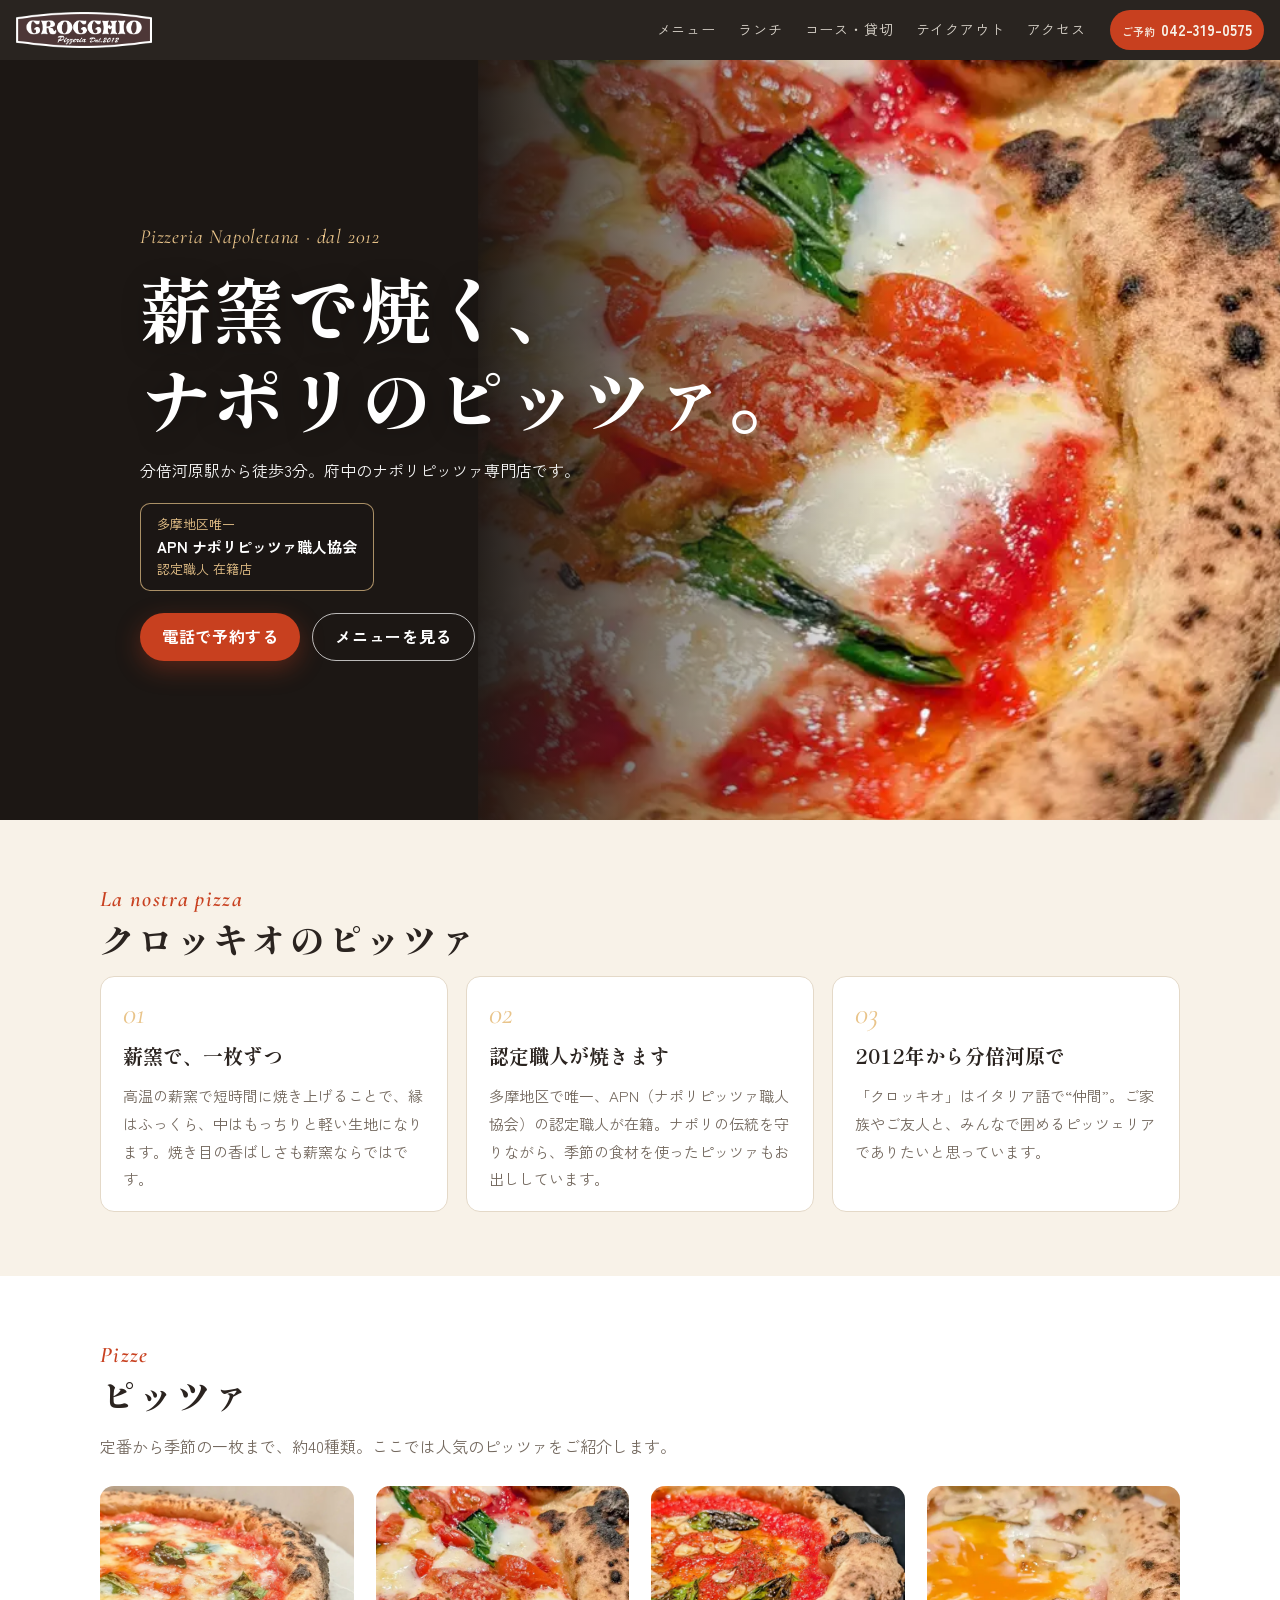
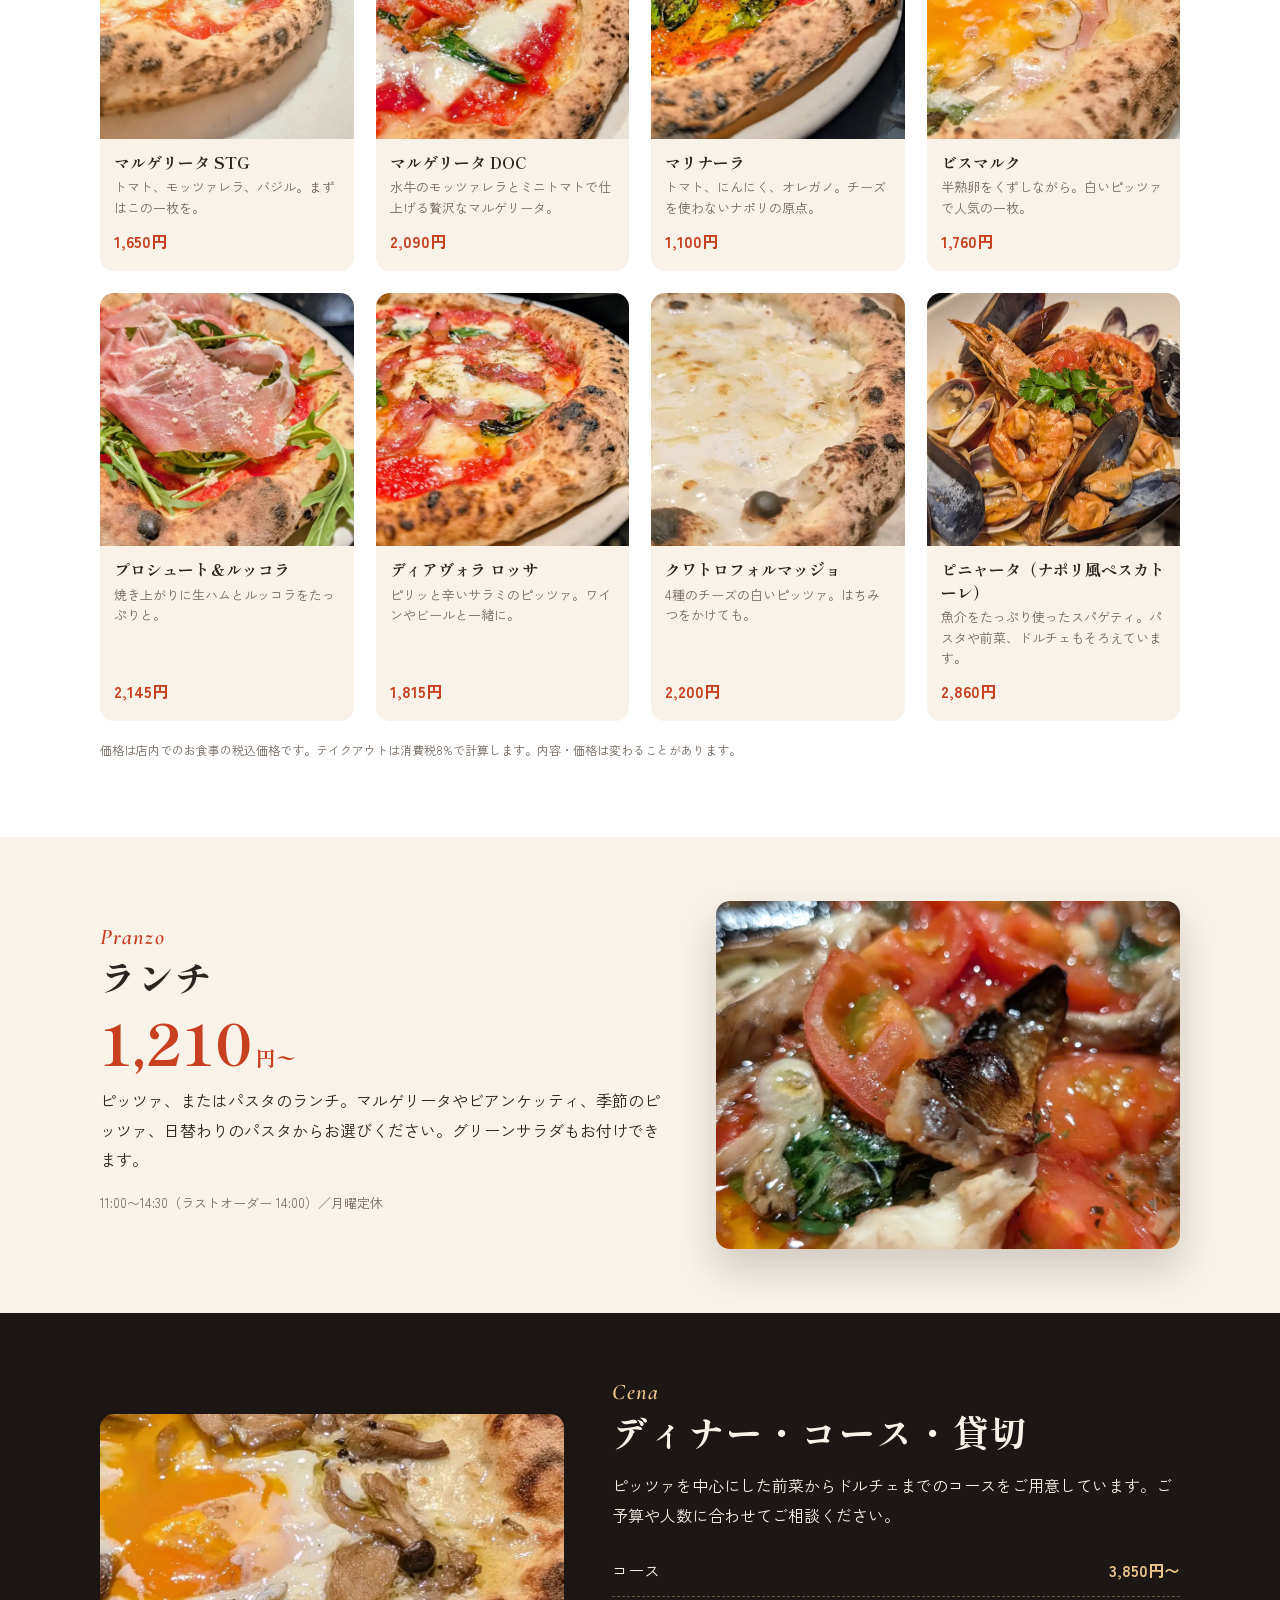
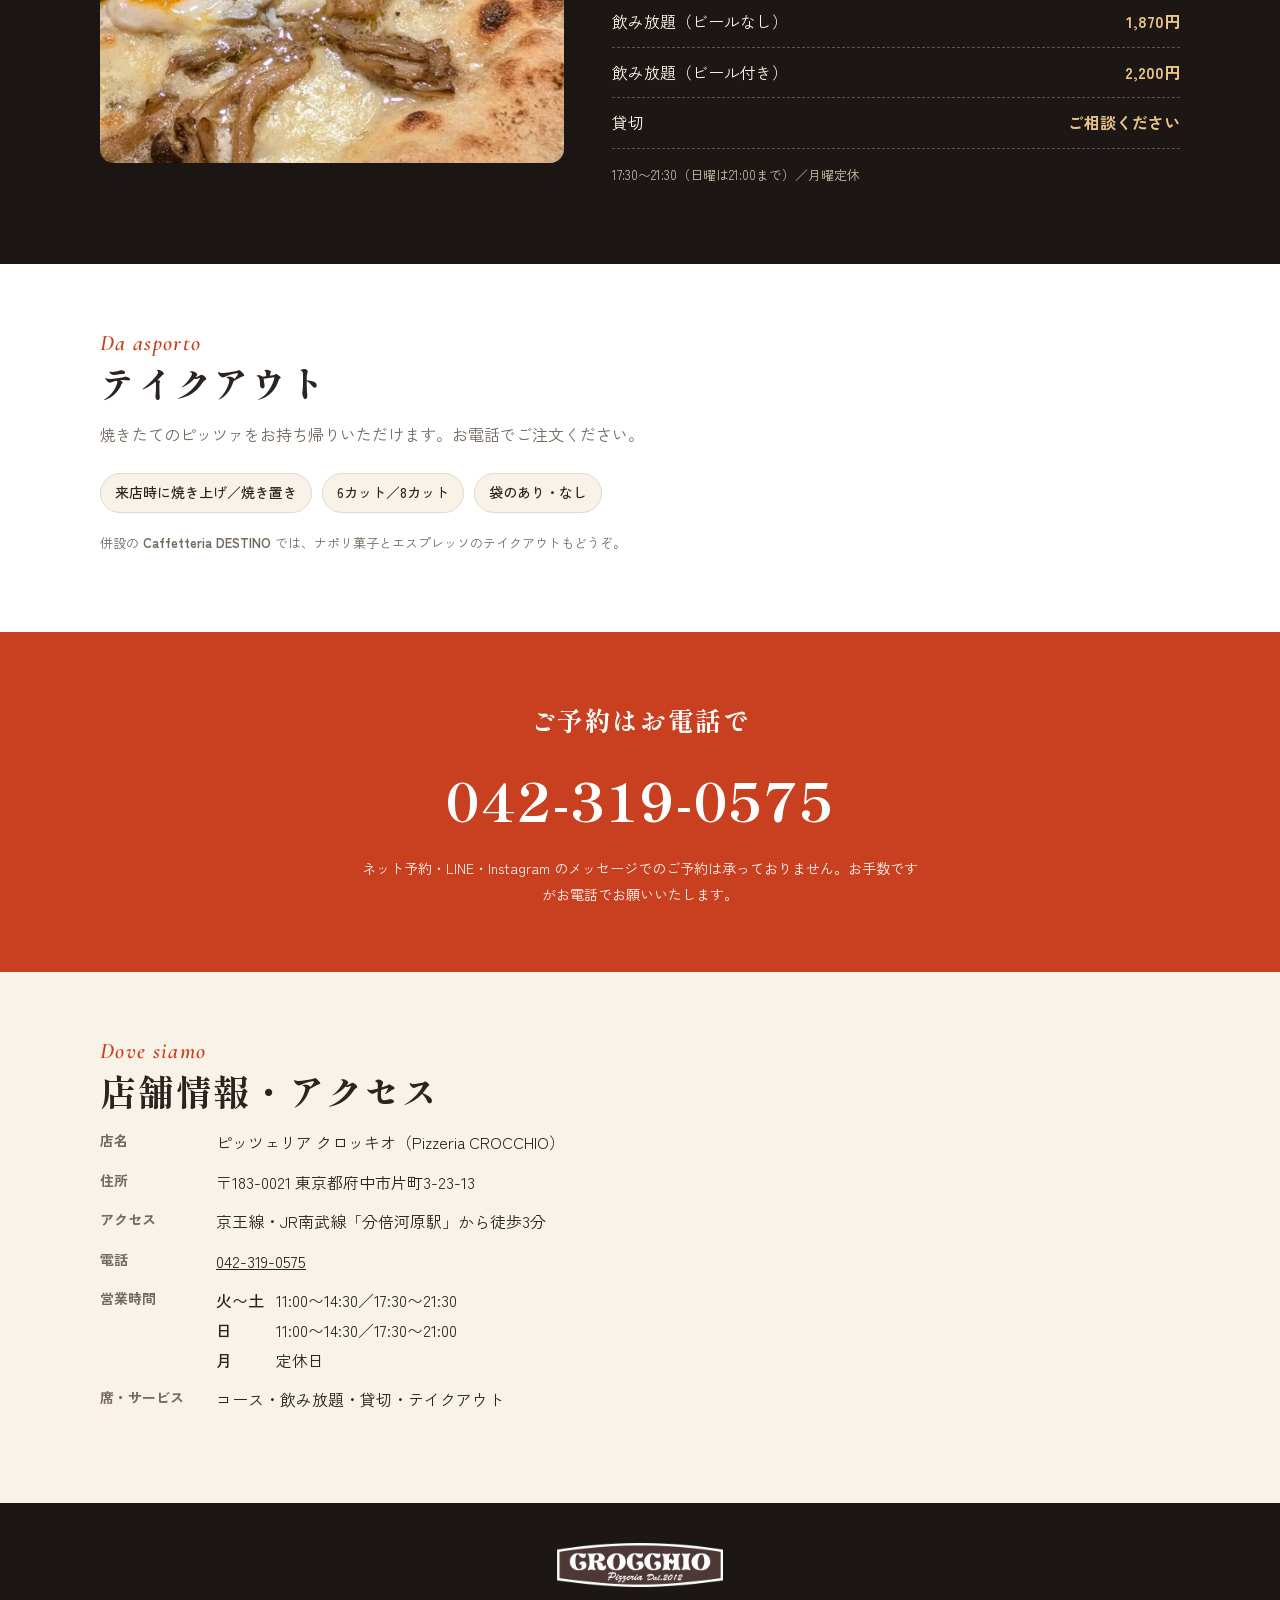
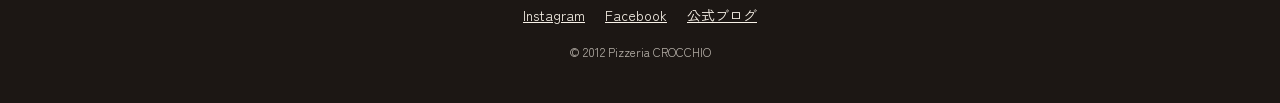
==== index.html @ d91d0ac9 "ピッツェリア クロッキオ公式サイトの下書き（1ページ・スマホ優先、メニューと写真はFUNFOから） Co-Authored-By: Claude Opus 5.5 <noreply@anthropic" ====
<!doctype html>
<html lang="ja">
<head>
<meta charset="utf-8">
<meta name="viewport" content="width=device-width, initial-scale=1">
<title>ピッツェリア クロッキオ｜分倍河原・府中の薪窯ナポリピッツァ</title>
<meta name="description" content="分倍河原駅から徒歩3分、東京都府中市の薪窯ナポリピッツァ専門店。多摩地区唯一のAPNナポリピッツァ職人協会 認定職人在籍店。ランチ、ディナーのコース・貸切、テイクアウトも。ご予約はお電話で。">
<link rel="canonical" href="https://crocchio.jp/">
<meta property="og:type" content="restaurant">
<meta property="og:title" content="ピッツェリア クロッキオ｜分倍河原・府中の薪窯ナポリピッツァ">
<meta property="og:description" content="分倍河原駅から徒歩3分。薪窯で焼き上げるナポリピッツァの専門店です。">
<meta property="og:image" content="images/margherita-doc.webp">
<meta property="og:locale" content="ja_JP">
<meta name="theme-color" content="#1c1714">
<link rel="icon" href="images/icon-192.png">
<link rel="apple-touch-icon" href="images/apple-touch-icon.png">
<link rel="preconnect" href="https://fonts.googleapis.com">
<link rel="preconnect" href="https://fonts.gstatic.com" crossorigin>
<link href="https://fonts.googleapis.com/css2?family=Shippori+Mincho:wght@500;700;800&family=Zen+Kaku+Gothic+New:wght@400;500;700&family=Cormorant+Garamond:ital,wght@1,500;1,600&display=swap" rel="stylesheet">
<link rel="stylesheet" href="style.css">
<script type="application/ld+json">
{
  "@context": "https://schema.org",
  "@type": "Restaurant",
  "name": "ピッツェリア クロッキオ（Pizzeria CROCCHIO）",
  "alternateName": "Pizzeria CROCCHIO",
  "url": "https://crocchio.jp/",
  "image": "https://crocchio.jp/images/margherita-doc.webp",
  "telephone": "+81-42-319-0575",
  "servesCuisine": ["ナポリピッツァ", "イタリア料理"],
  "priceRange": "￥1,000～￥4,000",
  "foundingDate": "2012-06-01",
  "address": {
    "@type": "PostalAddress",
    "postalCode": "183-0021",
    "addressRegion": "東京都",
    "addressLocality": "府中市",
    "streetAddress": "片町3-23-13",
    "addressCountry": "JP"
  },
  "openingHoursSpecification": [
    {"@type": "OpeningHoursSpecification", "dayOfWeek": ["Tuesday","Wednesday","Thursday","Friday","Saturday"], "opens": "11:00", "closes": "14:30"},
    {"@type": "OpeningHoursSpecification", "dayOfWeek": ["Tuesday","Wednesday","Thursday","Friday","Saturday"], "opens": "17:30", "closes": "21:30"},
    {"@type": "OpeningHoursSpecification", "dayOfWeek": "Sunday", "opens": "11:00", "closes": "14:30"},
    {"@type": "OpeningHoursSpecification", "dayOfWeek": "Sunday", "opens": "17:30", "closes": "21:00"}
  ],
  "acceptsReservations": "True",
  "hasMenu": "https://crocchio.jp/#menu",
  "sameAs": [
    "https://www.instagram.com/pizzeria.crocchio/",
    "https://www.facebook.com/pizzeria.crocchio/",
    "https://ameblo.jp/pizzaiolo-kei/"
  ]
}
</script>
</head>
<body>

<header class="site-header">
  <a href="#top" class="brand" aria-label="ピッツェリア クロッキオ トップへ">
    <img src="images/logo.png" alt="Pizzeria CROCCHIO" width="834" height="220">
  </a>
  <nav class="nav" aria-label="ページ内のご案内">
    <a href="#menu">メニュー</a>
    <a href="#lunch">ランチ</a>
    <a href="#dinner">コース・貸切</a>
    <a href="#takeout">テイクアウト</a>
    <a href="#access">アクセス</a>
  </nav>
  <a class="header-tel" href="tel:0423190575">
    <span class="header-tel-label">ご予約</span>042-319-0575
  </a>
</header>

<main id="top">

  <!-- ファーストビュー -->
  <section class="hero">
    <img class="hero-img" src="images/margherita-doc.webp" alt="薪窯で焼き上げたマルゲリータ" width="638" height="752">
    <div class="hero-shade" aria-hidden="true"></div>
    <div class="hero-copy">
      <p class="hero-kicker">Pizzeria Napoletana · dal 2012</p>
      <h1>薪窯で焼く、<br>ナポリのピッツァ。</h1>
      <p class="hero-lead">分倍河原駅から徒歩3分。<br class="sp">府中のナポリピッツァ専門店です。</p>
      <p class="badge">多摩地区唯一<br><strong>APN ナポリピッツァ職人協会</strong><br>認定職人 在籍店</p>
      <div class="hero-actions">
        <a class="btn btn-primary" href="tel:0423190575">電話で予約する</a>
        <a class="btn btn-ghost" href="#menu">メニューを見る</a>
      </div>
    </div>
  </section>

  <!-- お店のこと -->
  <section class="about">
    <div class="wrap">
      <h2 class="section-title"><span class="it">La nostra pizza</span>クロッキオのピッツァ</h2>
      <div class="points">
        <article class="point">
          <span class="point-no">01</span>
          <h3>薪窯で、一枚ずつ</h3>
          <p>高温の薪窯で短時間に焼き上げることで、縁はふっくら、中はもっちりと軽い生地になります。焼き目の香ばしさも薪窯ならではです。</p>
        </article>
        <article class="point">
          <span class="point-no">02</span>
          <h3>認定職人が焼きます</h3>
          <p>多摩地区で唯一、APN（ナポリピッツァ職人協会）の認定職人が在籍。ナポリの伝統を守りながら、季節の食材を使ったピッツァもお出ししています。</p>
        </article>
        <article class="point">
          <span class="point-no">03</span>
          <h3>2012年から分倍河原で</h3>
          <p>「クロッキオ」はイタリア語で“仲間”。ご家族やご友人と、みんなで囲めるピッツェリアでありたいと思っています。</p>
        </article>
      </div>
    </div>
  </section>

  <!-- メニュー -->
  <section class="menu" id="menu">
    <div class="wrap">
      <h2 class="section-title"><span class="it">Pizze</span>ピッツァ</h2>
      <p class="section-lead">定番から季節の一枚まで、約40種類。ここでは人気のピッツァをご紹介します。</p>
      <ul class="dishes">
        <li class="dish">
          <img src="images/margherita-stg.webp" alt="マルゲリータ STG" loading="lazy" width="1220" height="1342">
          <div class="dish-body"><h3>マルゲリータ STG</h3><p>トマト、モッツァレラ、バジル。まずはこの一枚を。</p><span class="price">1,650円</span></div>
        </li>
        <li class="dish">
          <img src="images/margherita-doc.webp" alt="マルゲリータ DOC" loading="lazy" width="638" height="752">
          <div class="dish-body"><h3>マルゲリータ DOC</h3><p>水牛のモッツァレラとミニトマトで仕上げる贅沢なマルゲリータ。</p><span class="price">2,090円</span></div>
        </li>
        <li class="dish">
          <img src="images/marinara.webp" alt="マリナーラ" loading="lazy" width="1195" height="1370">
          <div class="dish-body"><h3>マリナーラ</h3><p>トマト、にんにく、オレガノ。チーズを使わないナポリの原点。</p><span class="price">1,100円</span></div>
        </li>
        <li class="dish">
          <img src="images/bismarck.webp" alt="ビスマルク" loading="lazy" width="640" height="752">
          <div class="dish-body"><h3>ビスマルク</h3><p>半熟卵をくずしながら。白いピッツァで人気の一枚。</p><span class="price">1,760円</span></div>
        </li>
        <li class="dish">
          <img src="images/prosciutto-rucola.webp" alt="プロシュート＆ルッコラ" loading="lazy" width="1157" height="1414">
          <div class="dish-body"><h3>プロシュート＆ルッコラ</h3><p>焼き上がりに生ハムとルッコラをたっぷりと。</p><span class="price">2,145円</span></div>
        </li>
        <li class="dish">
          <img src="images/diavola-rossa.webp" alt="ディアヴォラ ロッサ" loading="lazy" width="636" height="708">
          <div class="dish-body"><h3>ディアヴォラ ロッサ</h3><p>ピリッと辛いサラミのピッツァ。ワインやビールと一緒に。</p><span class="price">1,815円</span></div>
        </li>
        <li class="dish">
          <img src="images/quattro-formaggi.webp" alt="クワトロフォルマッジョ" loading="lazy" width="640" height="752">
          <div class="dish-body"><h3>クワトロフォルマッジョ</h3><p>4種のチーズの白いピッツァ。はちみつをかけても。</p><span class="price">2,200円</span></div>
        </li>
        <li class="dish">
          <img src="images/pignata.webp" alt="スパゲティ アラ ピニャータ" loading="lazy" width="1010" height="1162">
          <div class="dish-body"><h3>ピニャータ（ナポリ風ペスカトーレ）</h3><p>魚介をたっぷり使ったスパゲティ。パスタや前菜、ドルチェもそろえています。</p><span class="price">2,860円</span></div>
        </li>
      </ul>
      <p class="note">価格は店内でのお食事の税込価格です。テイクアウトは消費税8%で計算します。内容・価格は変わることがあります。</p>
    </div>
  </section>

  <!-- ランチ -->
  <section class="band band-light" id="lunch">
    <div class="wrap band-grid">
      <div>
        <h2 class="section-title"><span class="it">Pranzo</span>ランチ</h2>
        <p class="big-price">1,210<span>円〜</span></p>
        <p>ピッツァ、またはパスタのランチ。マルゲリータやビアンケッティ、季節のピッツァ、日替わりのパスタからお選びください。グリーンサラダもお付けできます。</p>
        <p class="small">11:00〜14:30（ラストオーダー 14:00）／月曜定休</p>
      </div>
      <img class="band-img" src="images/marinara-sardine.webp" alt="季節のピッツァ" loading="lazy" width="1042" height="1164">
    </div>
  </section>

  <!-- ディナー・コース・貸切 -->
  <section class="band band-dark" id="dinner">
    <div class="wrap band-grid reverse">
      <img class="band-img" src="images/bismarck-funghi.webp" alt="ビスマルク フンギ" loading="lazy" width="1056" height="1550">
      <div>
        <h2 class="section-title"><span class="it">Cena</span>ディナー・コース・貸切</h2>
        <p>ピッツァを中心にした前菜からドルチェまでのコースをご用意しています。ご予算や人数に合わせてご相談ください。</p>
        <ul class="list">
          <li><span>コース</span><strong>3,850円〜</strong></li>
          <li><span>飲み放題（ビールなし）</span><strong>1,870円</strong></li>
          <li><span>飲み放題（ビール付き）</span><strong>2,200円</strong></li>
          <li><span>貸切</span><strong>ご相談ください</strong></li>
        </ul>
        <p class="small">17:30〜21:30（日曜は21:00まで）／月曜定休</p>
      </div>
    </div>
  </section>

  <!-- テイクアウト -->
  <section class="takeout" id="takeout">
    <div class="wrap">
      <h2 class="section-title"><span class="it">Da asporto</span>テイクアウト</h2>
      <p class="section-lead">焼きたてのピッツァをお持ち帰りいただけます。お電話でご注文ください。</p>
      <div class="chips">
        <span class="chip">来店時に焼き上げ／焼き置き</span>
        <span class="chip">6カット／8カット</span>
        <span class="chip">袋のあり・なし</span>
      </div>
      <p class="small">併設の <strong>Caffetteria DESTINO</strong> では、ナポリ菓子とエスプレッソのテイクアウトもどうぞ。</p>
    </div>
  </section>

  <!-- ご予約 -->
  <section class="reserve">
    <div class="wrap reserve-box">
      <h2>ご予約はお電話で</h2>
      <a class="reserve-tel" href="tel:0423190575">042-319-0575</a>
      <p>ネット予約・LINE・Instagram のメッセージでのご予約は承っておりません。お手数ですがお電話でお願いいたします。</p>
    </div>
  </section>

  <!-- アクセス -->
  <section class="access" id="access">
    <div class="wrap access-grid">
      <div>
        <h2 class="section-title"><span class="it">Dove siamo</span>店舗情報・アクセス</h2>
        <dl class="info">
          <dt>店名</dt><dd>ピッツェリア クロッキオ（Pizzeria CROCCHIO）</dd>
          <dt>住所</dt><dd>〒183-0021 東京都府中市片町3-23-13</dd>
          <dt>アクセス</dt><dd>京王線・JR南武線「分倍河原駅」から徒歩3分</dd>
          <dt>電話</dt><dd><a href="tel:0423190575">042-319-0575</a></dd>
          <dt>営業時間</dt>
          <dd>
            <table class="hours">
              <tr><th>火〜土</th><td>11:00〜14:30／17:30〜21:30</td></tr>
              <tr><th>日</th><td>11:00〜14:30／17:30〜21:00</td></tr>
              <tr><th>月</th><td>定休日</td></tr>
            </table>
          </dd>
          <dt>席・サービス</dt><dd>コース・飲み放題・貸切・テイクアウト</dd>
        </dl>
      </div>
      <div class="map">
        <iframe title="ピッツェリア クロッキオの地図" src="https://www.google.com/maps?q=%E3%83%94%E3%83%83%E3%83%84%E3%82%A7%E3%83%AA%E3%82%A2%E3%82%AF%E3%83%AD%E3%83%83%E3%82%AD%E3%82%AA+%E6%9D%B1%E4%BA%AC%E9%83%BD%E5%BA%9C%E4%B8%AD%E5%B8%82%E7%89%87%E7%94%BA3-23-13&output=embed" loading="lazy" referrerpolicy="no-referrer-when-downgrade"></iframe>
      </div>
    </div>
  </section>

</main>

<footer class="site-footer">
  <img src="images/logo.png" alt="Pizzeria CROCCHIO" width="834" height="220" loading="lazy">
  <ul class="social">
    <li><a href="https://www.instagram.com/pizzeria.crocchio/" rel="noopener">Instagram</a></li>
    <li><a href="https://www.facebook.com/pizzeria.crocchio/" rel="noopener">Facebook</a></li>
    <li><a href="https://ameblo.jp/pizzaiolo-kei/" rel="noopener">公式ブログ</a></li>
  </ul>
  <p>© 2012 Pizzeria CROCCHIO</p>
</footer>

<a class="float-tel" href="tel:0423190575" aria-label="電話で予約する">📞 電話で予約</a>

</body>
</html>
---- style.css ----
/* ピッツェリア クロッキオ 公式サイト。スマホ優先。色は薪窯の炭・トマト・生地の色から */
:root {
  --char: #1c1714;      /* 炭 */
  --char-2: #2a221d;
  --ember: #c8401f;     /* トマト・炎 */
  --ember-dark: #a3321a;
  --crust: #e9c48a;     /* 焼き色 */
  --dough: #f8f2e8;     /* 生地 */
  --ink: #2b2420;
  --muted: #74695f;
  --line: #e4d9c8;
  --basil: #4c6b3c;
  --radius: 14px;
  --serif: "Shippori Mincho", "Yu Mincho", serif;
  --sans: "Zen Kaku Gothic New", "Yu Gothic", "Hiragino Sans", sans-serif;
  --it: "Cormorant Garamond", serif;
}
* { box-sizing: border-box; }
html { scroll-behavior: smooth; scroll-padding-top: 72px; }
body { margin: 0; font-family: var(--sans); color: var(--ink); background: var(--dough); line-height: 1.85; font-size: 16px; -webkit-text-size-adjust: 100%; }
img { max-width: 100%; display: block; }
a { color: inherit; }
.wrap { width: min(1080px, 100% - 32px); margin-inline: auto; }
.sp { display: inline; }
@media (min-width: 720px) { .sp { display: none; } }

/* ヘッダー */
.site-header { position: sticky; top: 0; z-index: 50; display: flex; align-items: center; gap: 16px; padding: 10px 16px; background: rgba(28, 23, 20, .94); backdrop-filter: blur(6px); color: var(--dough); }
.brand img { height: 36px; width: auto; }
.nav { display: none; gap: 22px; margin-left: auto; font-size: 14px; letter-spacing: .06em; }
.nav a { text-decoration: none; opacity: .85; }
.nav a:hover { opacity: 1; color: var(--crust); }
.header-tel { margin-left: auto; text-decoration: none; font-weight: 700; font-size: 15px; background: var(--ember); padding: 6px 12px; border-radius: 999px; white-space: nowrap; }
.header-tel-label { font-size: 11px; margin-right: 6px; opacity: .9; }
/* 幅の狭いスマホでは番号を省き「ご予約」だけにする（画面下の電話ボタンもある） */
@media (max-width: 419px) { .header-tel { font-size: 0; padding: 6px 14px; } .header-tel-label { font-size: 13px; margin: 0; } }
@media (min-width: 900px) { .nav { display: flex; } .header-tel { margin-left: 8px; } }

/* ファーストビュー */
.hero { position: relative; min-height: min(92svh, 760px); display: grid; align-items: end; overflow: hidden; background: var(--char); color: #fff; }
.hero-img { position: absolute; inset: 0; width: 100%; height: 100%; object-fit: cover; object-position: center 40%; transform: scale(1.02); }
.hero-shade { position: absolute; inset: 0; background: linear-gradient(180deg, rgba(20, 15, 12, .15) 0%, rgba(20, 15, 12, .45) 45%, rgba(20, 15, 12, .92) 100%); }
.hero-copy { position: relative; padding: 0 20px 40px; width: min(1080px, 100%); margin-inline: auto; }
.hero-kicker { font-family: var(--it); font-style: italic; font-size: 20px; color: var(--crust); margin: 0 0 6px; letter-spacing: .04em; }
.hero h1 { font-family: var(--serif); font-weight: 800; font-size: clamp(30px, 8vw, 72px); line-height: 1.25; margin: 0 0 14px; letter-spacing: .02em; text-shadow: 0 4px 24px rgba(0,0,0,.35); }
.hero-lead { margin: 0 0 18px; font-size: 16px; opacity: .95; }
.badge { display: inline-block; margin: 0 0 22px; padding: 10px 16px; border: 1px solid rgba(233, 196, 138, .7); border-radius: 10px; font-size: 13px; line-height: 1.6; color: var(--crust); background: rgba(28, 23, 20, .55); }
.badge strong { color: #fff; font-size: 15px; }
.hero-actions { display: flex; flex-wrap: wrap; gap: 12px; }
.btn { display: inline-flex; align-items: center; justify-content: center; min-height: 48px; padding: 0 22px; border-radius: 999px; text-decoration: none; font-weight: 700; letter-spacing: .04em; }
.btn-primary { background: var(--ember); color: #fff; box-shadow: 0 8px 24px rgba(200, 64, 31, .35); }
.btn-primary:hover { background: var(--ember-dark); }
.btn-ghost { border: 1.5px solid rgba(255,255,255,.7); color: #fff; }
@media (min-width: 900px) {
  .hero { align-items: center; }
  .hero-copy { padding: 0 40px; }
  .hero-img { left: 38%; width: 62%; }
  .hero-shade { background: linear-gradient(90deg, rgba(28, 23, 20, 1) 36%, rgba(28, 23, 20, .55) 50%, rgba(28, 23, 20, 0) 70%); }
}

/* 見出し */
.section-title { font-family: var(--serif); font-weight: 800; font-size: clamp(26px, 5vw, 36px); margin: 0 0 14px; line-height: 1.3; letter-spacing: .05em; }
.section-title .it { display: block; font-family: var(--it); font-style: italic; font-weight: 600; color: var(--ember); font-size: .62em; letter-spacing: .06em; margin-bottom: 2px; }
.section-lead { color: var(--muted); margin: 0 0 24px; }
section { padding: 64px 0; }

/* お店のこと */
.points { display: grid; gap: 18px; margin-top: 10px; }
@media (min-width: 820px) { .points { grid-template-columns: repeat(3, 1fr); } }
.point { background: #fff; border: 1px solid var(--line); border-radius: var(--radius); padding: 22px 22px 18px; }
.point-no { font-family: var(--it); font-style: italic; font-size: 30px; color: var(--crust); line-height: 1; }
.point h3 { font-family: var(--serif); font-size: 20px; margin: 6px 0 8px; }
.point p { margin: 0; color: var(--muted); font-size: 15px; }

/* メニュー */
.menu { background: #fff; }
.dishes { list-style: none; margin: 0; padding: 0; display: grid; gap: 18px; grid-template-columns: repeat(2, 1fr); }
@media (min-width: 820px) { .dishes { grid-template-columns: repeat(4, 1fr); gap: 22px; } }
.dish { background: var(--dough); border-radius: var(--radius); overflow: hidden; display: flex; flex-direction: column; }
.dish img { aspect-ratio: 1 / 1; object-fit: cover; width: 100%; height: auto; transition: transform .5s ease; }
.dish:hover img { transform: scale(1.04); }
.dish-body { padding: 12px 14px 14px; display: flex; flex-direction: column; flex: 1; }
.dish h3 { font-family: var(--serif); font-size: 16px; margin: 0 0 4px; line-height: 1.4; }
.dish p { margin: 0 0 8px; font-size: 13px; color: var(--muted); line-height: 1.6; flex: 1; }
.price { font-weight: 700; color: var(--ember); }
.note { font-size: 12px; color: var(--muted); margin-top: 18px; }

/* ランチ・ディナー */
.band-grid { display: grid; gap: 28px; align-items: center; }
@media (min-width: 820px) { .band-grid { grid-template-columns: 1.1fr .9fr; gap: 48px; } .band-grid.reverse { grid-template-columns: .9fr 1.1fr; } }
.band-img { border-radius: var(--radius); aspect-ratio: 4 / 3; object-fit: cover; width: 100%; height: auto; box-shadow: 0 20px 40px rgba(28, 23, 20, .18); }
.band-light { background: var(--dough); }
.band-dark { background: var(--char); color: var(--dough); }
.band-dark .section-title .it { color: var(--crust); }
.big-price { font-family: var(--serif); font-weight: 800; font-size: 56px; color: var(--ember); margin: 0 0 6px; line-height: 1; }
.big-price span { font-size: 20px; margin-left: 4px; }
.small { font-size: 13px; color: var(--muted); }
.band-dark .small { color: #c9bba8; }
.list { list-style: none; padding: 0; margin: 14px 0; }
.list li { display: flex; justify-content: space-between; gap: 12px; padding: 10px 0; border-bottom: 1px dashed rgba(233, 196, 138, .35); }
.list strong { color: var(--crust); white-space: nowrap; }

/* テイクアウト */
.takeout { background: #fff; }
.chips { display: flex; flex-wrap: wrap; gap: 10px; margin-bottom: 18px; }
.chip { background: var(--dough); border: 1px solid var(--line); border-radius: 999px; padding: 6px 14px; font-size: 14px; font-weight: 500; }

/* ご予約 */
.reserve { background: var(--ember); color: #fff; text-align: center; }
.reserve h2 { font-family: var(--serif); font-size: 26px; margin: 0 0 8px; letter-spacing: .06em; }
.reserve-tel { display: inline-block; font-family: var(--serif); font-weight: 800; font-size: clamp(34px, 9vw, 52px); text-decoration: none; letter-spacing: .04em; margin-bottom: 8px; }
.reserve p { max-width: 560px; margin: 0 auto; font-size: 14px; opacity: .95; }

/* アクセス */
.access-grid { display: grid; gap: 28px; }
@media (min-width: 820px) { .access-grid { grid-template-columns: 1fr 1fr; } }
.info { display: grid; grid-template-columns: 6.5em 1fr; gap: 10px 12px; margin: 0; }
.info dt { font-weight: 700; color: var(--muted); font-size: 14px; }
.info dd { margin: 0; }
.hours { border-collapse: collapse; }
.hours th { text-align: left; font-weight: 500; padding: 0 12px 0 0; white-space: nowrap; }
.hours td { padding: 0; }
.map iframe { width: 100%; aspect-ratio: 4 / 3; border: 0; border-radius: var(--radius); }

/* フッター */
.site-footer { background: var(--char); color: var(--dough); text-align: center; padding: 40px 16px 96px; }
.site-footer img { height: 44px; width: auto; margin: 0 auto 16px; }
.social { list-style: none; padding: 0; margin: 0 0 12px; display: flex; justify-content: center; gap: 20px; font-size: 14px; }
.site-footer p { font-size: 12px; opacity: .7; margin: 0; }

/* スマホの電話ボタン（画面下に固定） */
.float-tel { position: fixed; left: 16px; right: 16px; bottom: 14px; z-index: 60; display: flex; justify-content: center; align-items: center; min-height: 52px; border-radius: 999px; background: var(--ember); color: #fff; font-weight: 700; text-decoration: none; box-shadow: 0 10px 28px rgba(0,0,0,.3); }
@media (min-width: 900px) { .float-tel { display: none; } .site-footer { padding-bottom: 40px; } }

@media (prefers-reduced-motion: reduce) { html { scroll-behavior: auto; } .dish img { transition: none; } }
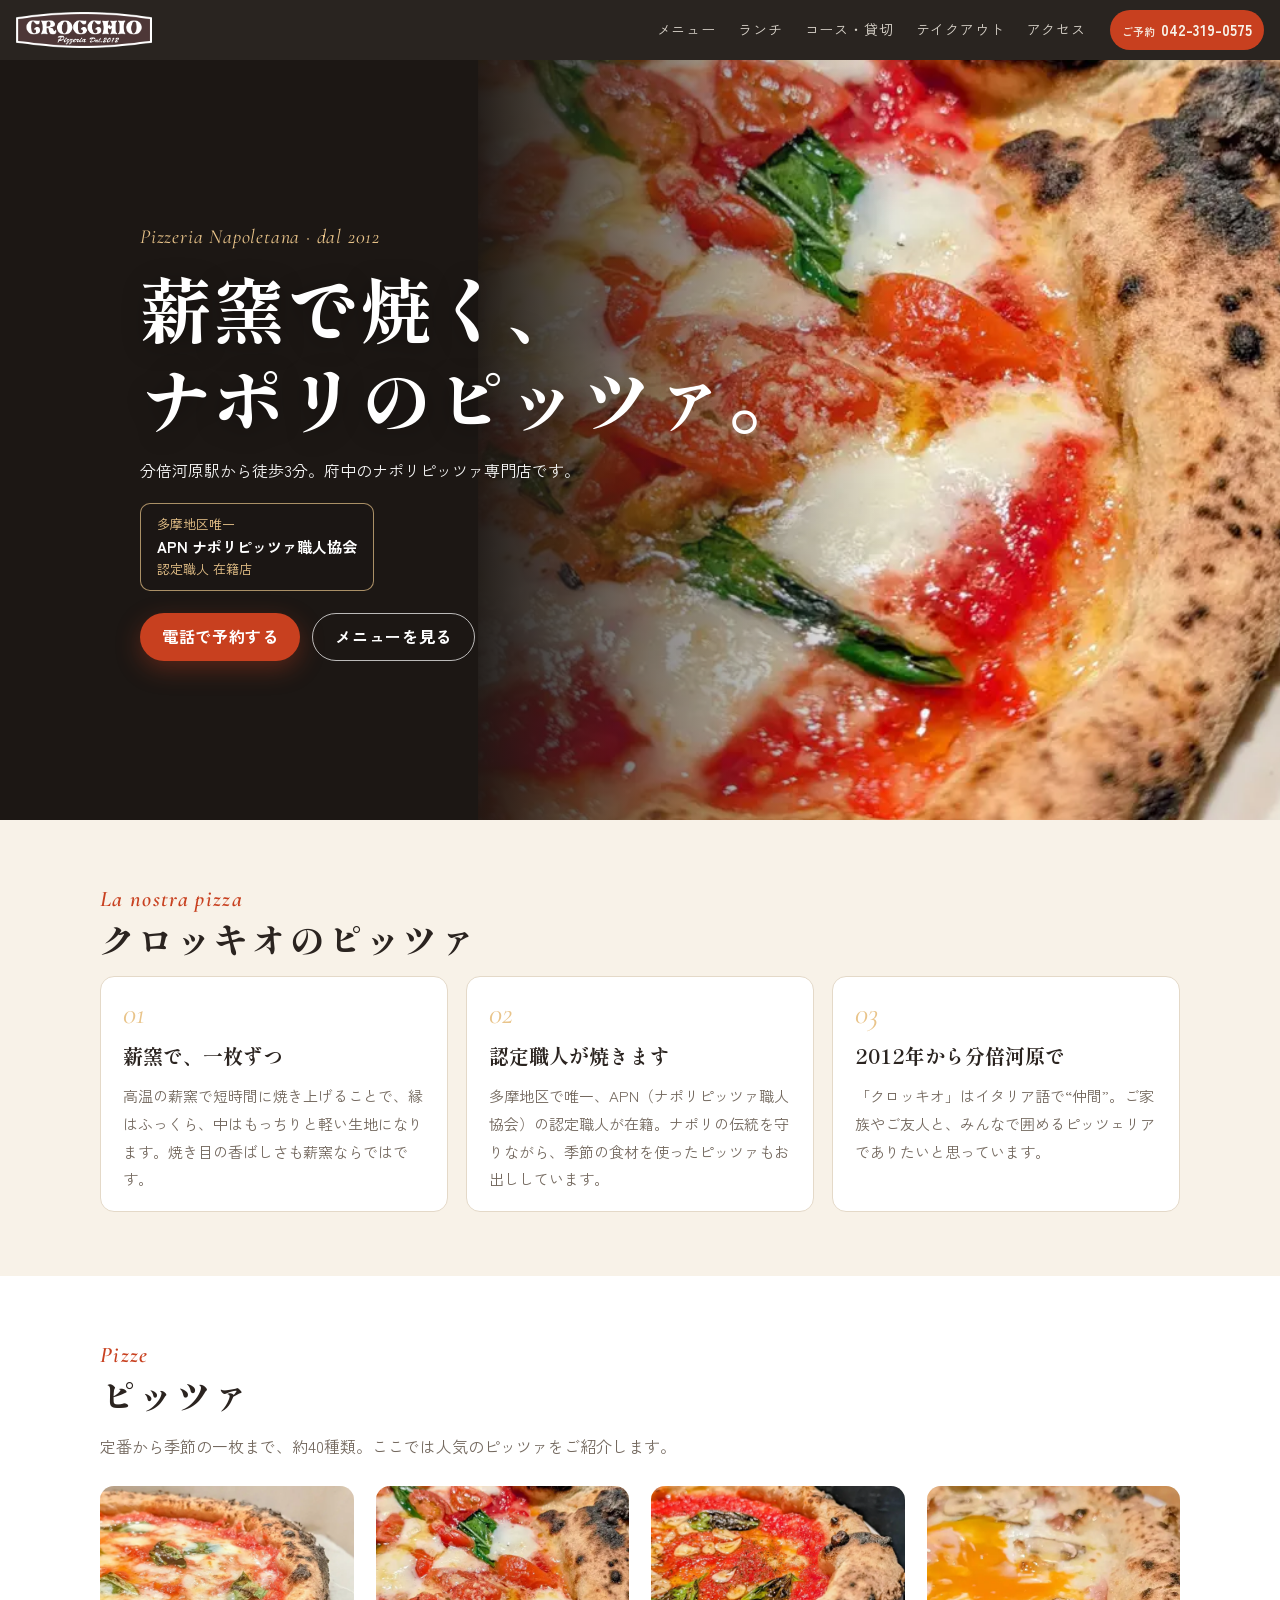
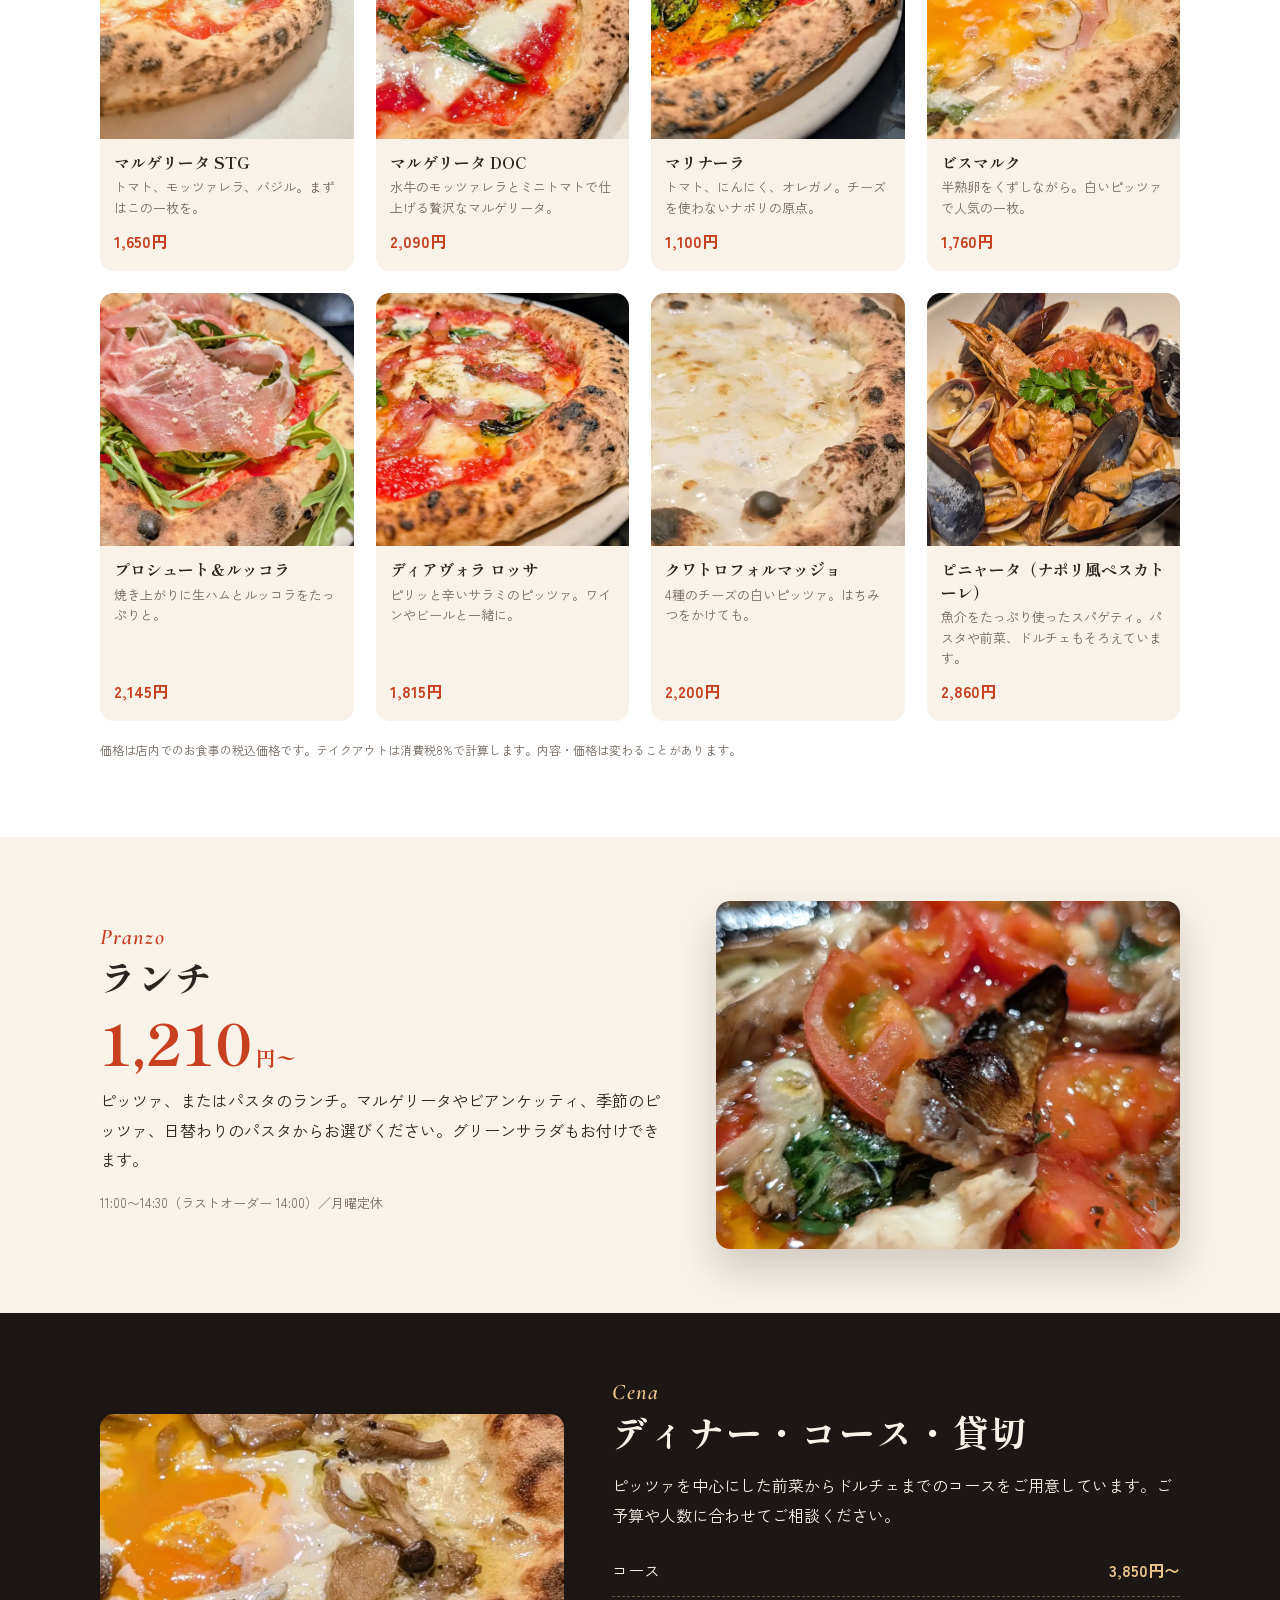
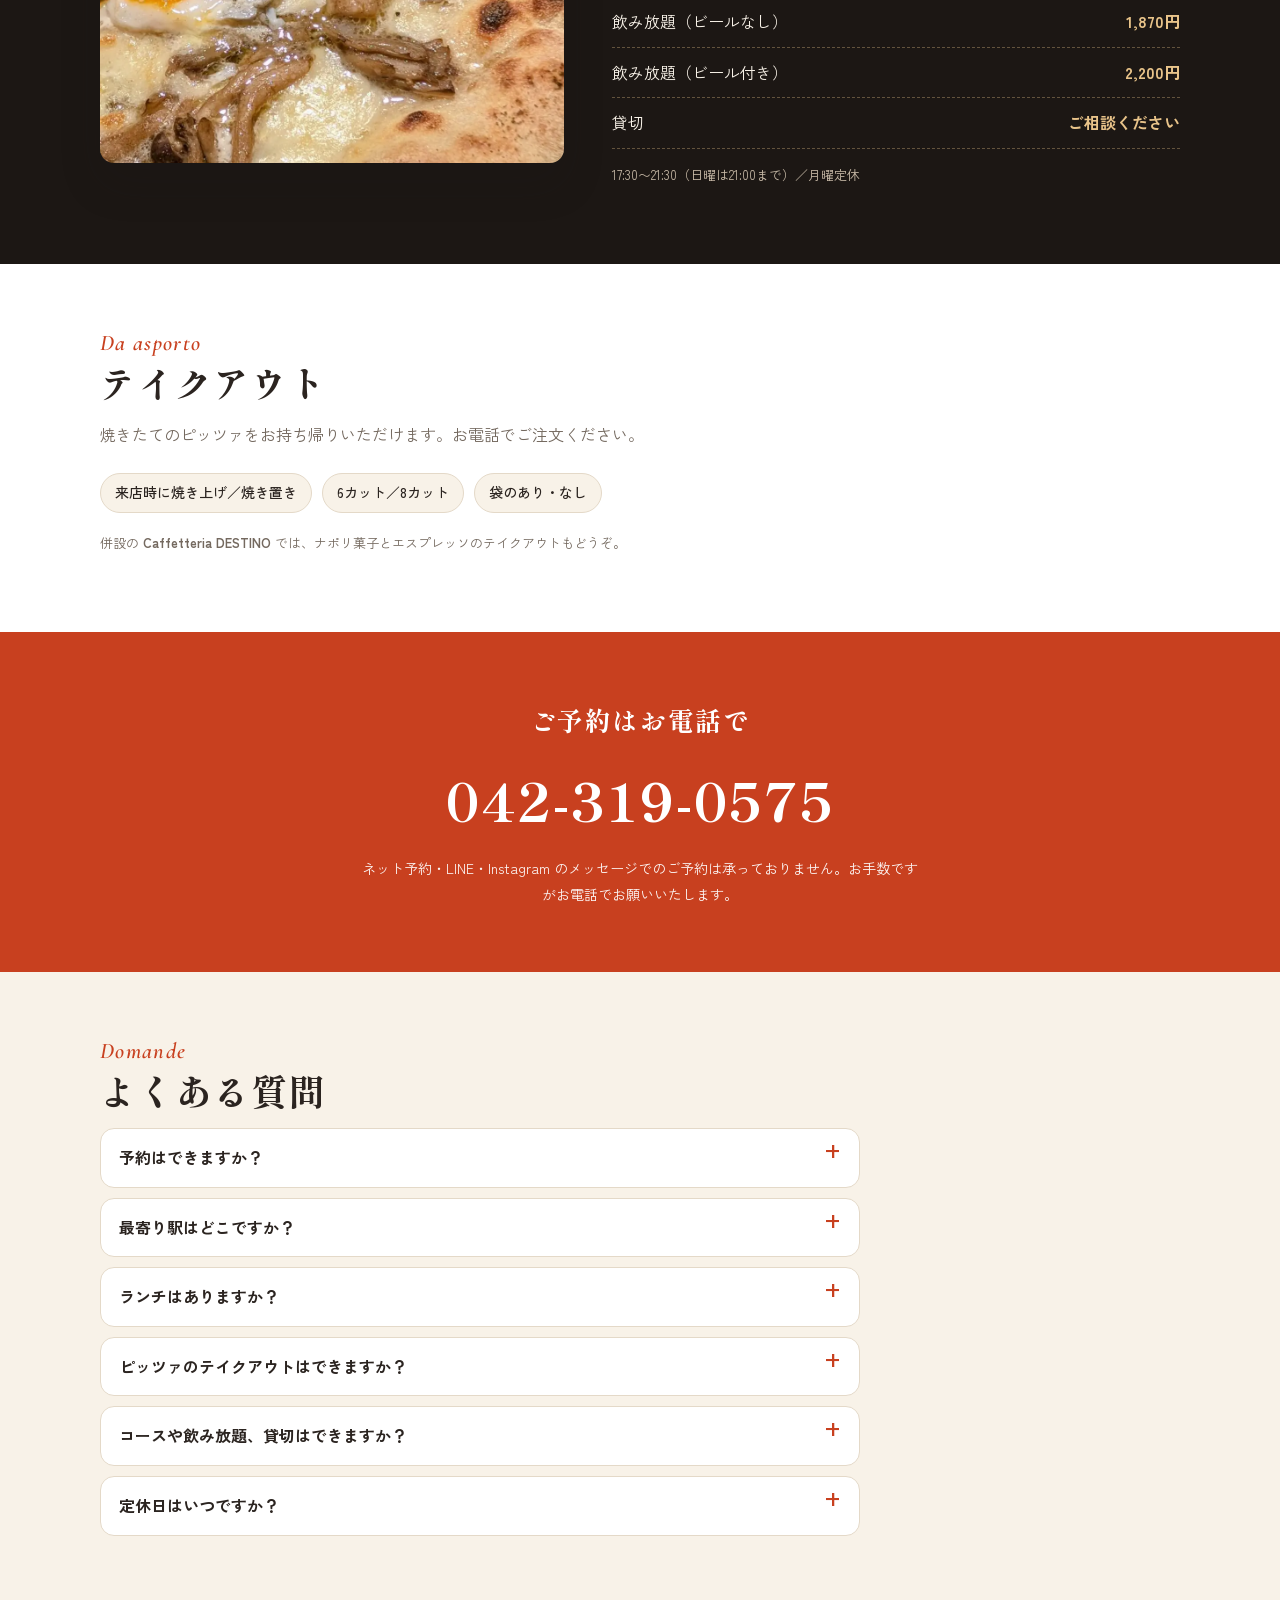
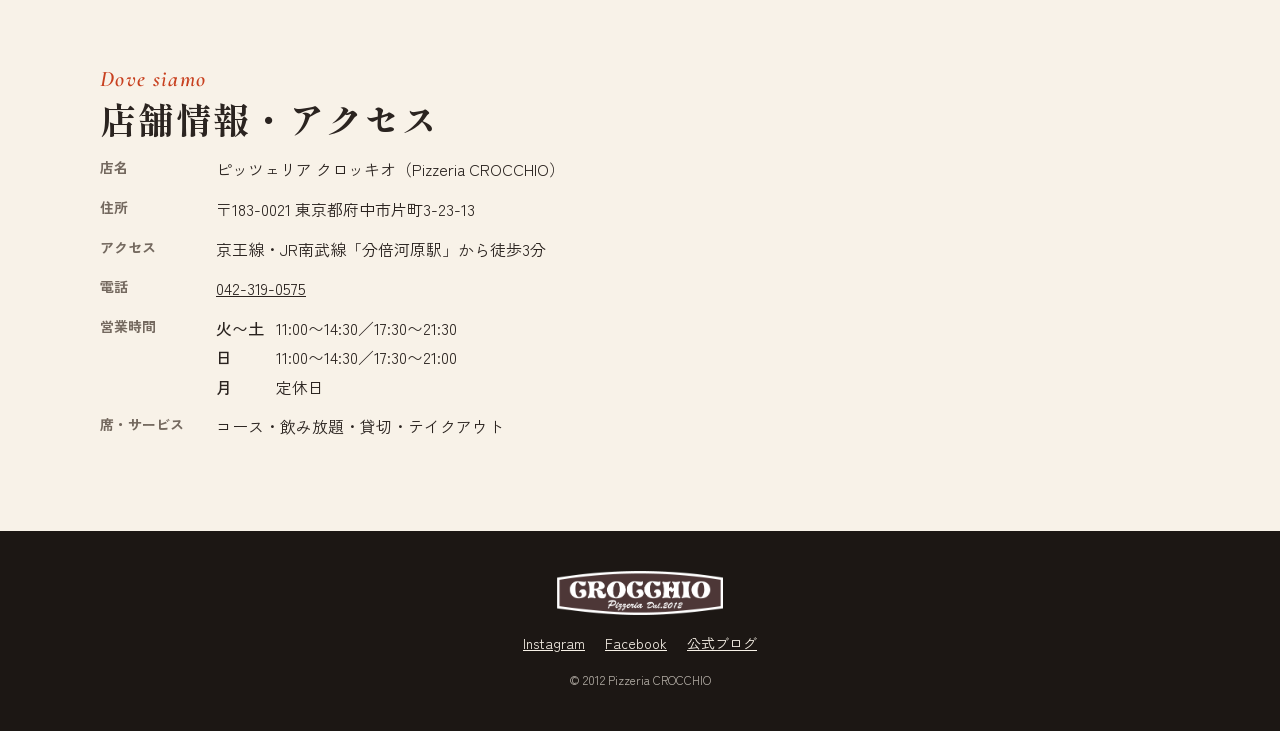
==== commit 02c4860d: "公開用に整える：URLをGitHub Pagesに、構造化データを充実、よくある質問を追加 Co-Authored-By: Claude Opus 5.5 <noreply@anthropic.com" ====
--- a/index.html
+++ b/index.html
@@ -5,11 +5,12 @@
 <meta name="viewport" content="width=device-width, initial-scale=1">
 <title>ピッツェリア クロッキオ｜分倍河原・府中の薪窯ナポリピッツァ</title>
 <meta name="description" content="分倍河原駅から徒歩3分、東京都府中市の薪窯ナポリピッツァ専門店。多摩地区唯一のAPNナポリピッツァ職人協会 認定職人在籍店。ランチ、ディナーのコース・貸切、テイクアウトも。ご予約はお電話で。">
-<link rel="canonical" href="https://crocchio.jp/">
+<link rel="canonical" href="https://crocchiopizzaiolo.github.io/">
 <meta property="og:type" content="restaurant">
 <meta property="og:title" content="ピッツェリア クロッキオ｜分倍河原・府中の薪窯ナポリピッツァ">
 <meta property="og:description" content="分倍河原駅から徒歩3分。薪窯で焼き上げるナポリピッツァの専門店です。">
-<meta property="og:image" content="images/margherita-doc.webp">
+<meta property="og:image" content="https://crocchiopizzaiolo.github.io/images/margherita-doc.webp">
+<meta property="og:url" content="https://crocchiopizzaiolo.github.io/">
 <meta property="og:locale" content="ja_JP">
 <meta name="theme-color" content="#1c1714">
 <link rel="icon" href="images/icon-192.png">
@@ -24,8 +25,8 @@
   "@type": "Restaurant",
   "name": "ピッツェリア クロッキオ（Pizzeria CROCCHIO）",
   "alternateName": "Pizzeria CROCCHIO",
-  "url": "https://crocchio.jp/",
-  "image": "https://crocchio.jp/images/margherita-doc.webp",
+  "url": "https://crocchiopizzaiolo.github.io/",
+  "image": "https://crocchiopizzaiolo.github.io/images/margherita-doc.webp",
   "telephone": "+81-42-319-0575",
   "servesCuisine": ["ナポリピッツァ", "イタリア料理"],
   "priceRange": "￥1,000～￥4,000",
@@ -44,12 +45,79 @@
     {"@type": "OpeningHoursSpecification", "dayOfWeek": "Sunday", "opens": "11:00", "closes": "14:30"},
     {"@type": "OpeningHoursSpecification", "dayOfWeek": "Sunday", "opens": "17:30", "closes": "21:00"}
   ],
+  "description": "分倍河原駅から徒歩3分、東京都府中市の薪窯ナポリピッツァ専門店。多摩地区唯一のAPNナポリピッツァ職人協会 認定職人在籍店。ランチ、ディナーのコース・飲み放題・貸切、テイクアウトに対応。",
+  "slogan": "薪窯で焼く、ナポリのピッツァ。",
+  "areaServed": ["府中市", "分倍河原", "多摩地区"],
+  "keywords": "ナポリピッツァ, 薪窯, ピザ, イタリアン, 府中, 分倍河原, ランチ, テイクアウト, 貸切, コース",
+  "knowsAbout": "APNナポリピッツァ職人協会 認定職人が在籍",
+  "amenityFeature": [
+    {"@type": "LocationFeatureSpecification", "name": "薪窯", "value": true},
+    {"@type": "LocationFeatureSpecification", "name": "テイクアウト", "value": true},
+    {"@type": "LocationFeatureSpecification", "name": "貸切", "value": true},
+    {"@type": "LocationFeatureSpecification", "name": "飲み放題", "value": true}
+  ],
   "acceptsReservations": "True",
-  "hasMenu": "https://crocchio.jp/#menu",
+  "hasMenu": "https://crocchiopizzaiolo.github.io/#menu",
   "sameAs": [
     "https://www.instagram.com/pizzeria.crocchio/",
     "https://www.facebook.com/pizzeria.crocchio/",
     "https://ameblo.jp/pizzaiolo-kei/"
+  ]
+}
+</script>
+<script type="application/ld+json">
+{
+  "@context": "https://schema.org",
+  "@type": "FAQPage",
+  "mainEntity": [
+    {
+      "@type": "Question",
+      "name": "予約はできますか？",
+      "acceptedAnswer": {
+        "@type": "Answer",
+        "text": "お電話（042-319-0575）で承っています。ネット予約・LINE・Instagramのメッセージでのご予約は承っておりません。"
+      }
+    },
+    {
+      "@type": "Question",
+      "name": "最寄り駅はどこですか？",
+      "acceptedAnswer": {
+        "@type": "Answer",
+        "text": "京王線・JR南武線「分倍河原駅」から徒歩3分です。住所は東京都府中市片町3-23-13です。"
+      }
+    },
+    {
+      "@type": "Question",
+      "name": "ランチはありますか？",
+      "acceptedAnswer": {
+        "@type": "Answer",
+        "text": "火曜〜日曜の11:00〜14:30（ラストオーダー14:00）に、ピッツァまたはパスタのランチを1,210円からご用意しています。"
+      }
+    },
+    {
+      "@type": "Question",
+      "name": "ピッツァのテイクアウトはできますか？",
+      "acceptedAnswer": {
+        "@type": "Answer",
+        "text": "できます。お電話でご注文ください。来店時の焼き上げ・焼き置き、6カット・8カットを選べます。"
+      }
+    },
+    {
+      "@type": "Question",
+      "name": "コースや飲み放題、貸切はできますか？",
+      "acceptedAnswer": {
+        "@type": "Answer",
+        "text": "ピッツァを中心としたコース（3,850円〜）、飲み放題（1,870円・ビール付き2,200円）をご用意しています。貸切はご相談ください。"
+      }
+    },
+    {
+      "@type": "Question",
+      "name": "定休日はいつですか？",
+      "acceptedAnswer": {
+        "@type": "Answer",
+        "text": "月曜日です。火曜〜土曜は11:00〜14:30・17:30〜21:30、日曜は11:00〜14:30・17:30〜21:00に営業しています。"
+      }
+    }
   ]
 }
 </script>
@@ -211,6 +279,39 @@
     </div>
   </section>
 
+  <!-- よくある質問 -->
+  <section class="faq" id="faq">
+    <div class="wrap">
+      <h2 class="section-title"><span class="it">Domande</span>よくある質問</h2>
+      <div class="faq-list">
+        <details class="faq-item">
+          <summary>予約はできますか？</summary>
+          <p>お電話（042-319-0575）で承っています。ネット予約・LINE・Instagramのメッセージでのご予約は承っておりません。</p>
+        </details>
+        <details class="faq-item">
+          <summary>最寄り駅はどこですか？</summary>
+          <p>京王線・JR南武線「分倍河原駅」から徒歩3分です。住所は東京都府中市片町3-23-13です。</p>
+        </details>
+        <details class="faq-item">
+          <summary>ランチはありますか？</summary>
+          <p>火曜〜日曜の11:00〜14:30（ラストオーダー14:00）に、ピッツァまたはパスタのランチを1,210円からご用意しています。</p>
+        </details>
+        <details class="faq-item">
+          <summary>ピッツァのテイクアウトはできますか？</summary>
+          <p>できます。お電話でご注文ください。来店時の焼き上げ・焼き置き、6カット・8カットを選べます。</p>
+        </details>
+        <details class="faq-item">
+          <summary>コースや飲み放題、貸切はできますか？</summary>
+          <p>ピッツァを中心としたコース（3,850円〜）、飲み放題（1,870円・ビール付き2,200円）をご用意しています。貸切はご相談ください。</p>
+        </details>
+        <details class="faq-item">
+          <summary>定休日はいつですか？</summary>
+          <p>月曜日です。火曜〜土曜は11:00〜14:30・17:30〜21:30、日曜は11:00〜14:30・17:30〜21:00に営業しています。</p>
+        </details>
+      </div>
+    </div>
+  </section>
+
   <!-- アクセス -->
   <section class="access" id="access">
     <div class="wrap access-grid">
--- a/style.css
+++ b/style.css
@@ -133,3 +133,13 @@
 @media (min-width: 900px) { .float-tel { display: none; } .site-footer { padding-bottom: 40px; } }
 
 @media (prefers-reduced-motion: reduce) { html { scroll-behavior: auto; } .dish img { transition: none; } }
+
+/* よくある質問 */
+.faq { padding: 64px 0; }
+.faq-list { display: grid; gap: 10px; max-width: 760px; }
+.faq-item { background: #fff; border: 1px solid var(--line); border-radius: var(--radius); padding: 0 18px; }
+.faq-item summary { cursor: pointer; font-weight: 700; padding: 14px 0; list-style: none; position: relative; padding-right: 28px; }
+.faq-item summary::-webkit-details-marker { display: none; }
+.faq-item summary::after { content: "+"; position: absolute; right: 0; top: 12px; color: var(--ember); font-size: 20px; line-height: 1; }
+.faq-item[open] summary::after { content: "−"; }
+.faq-item p { margin: 0 0 16px; color: var(--muted); }
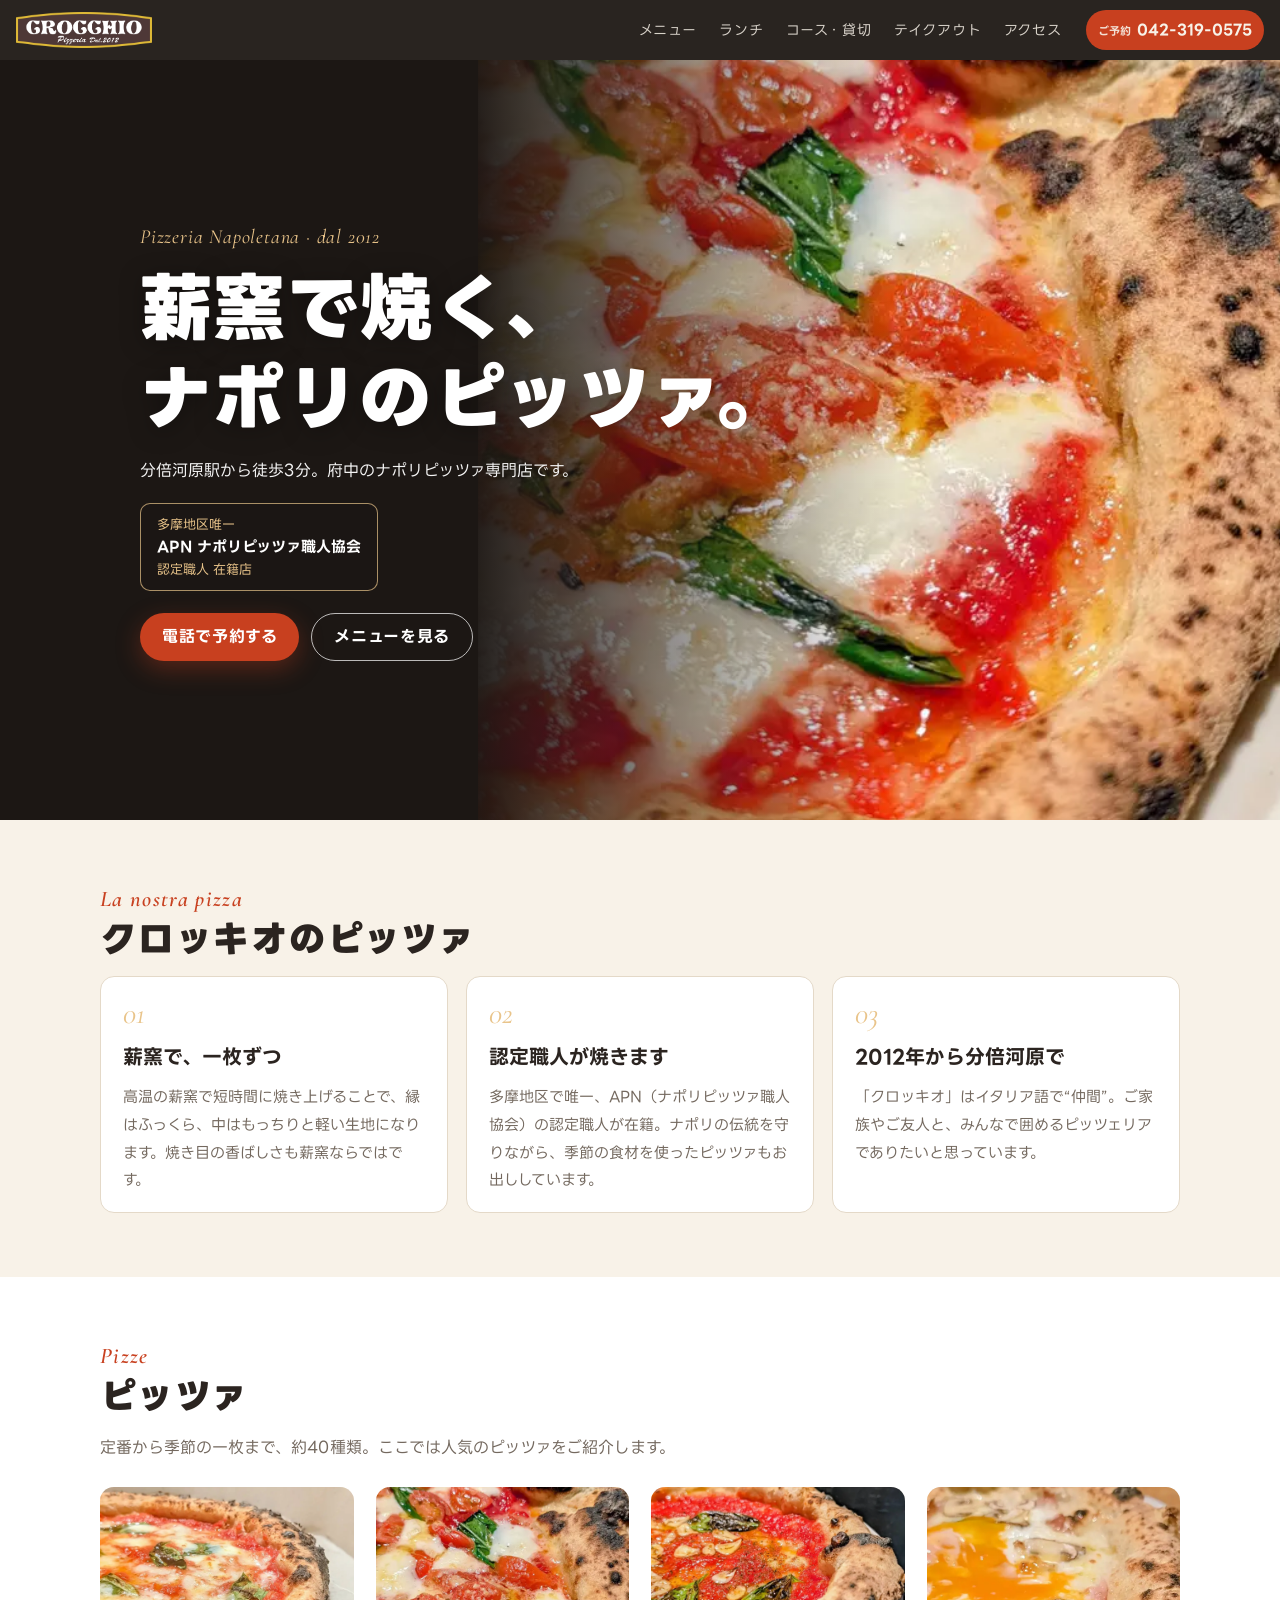
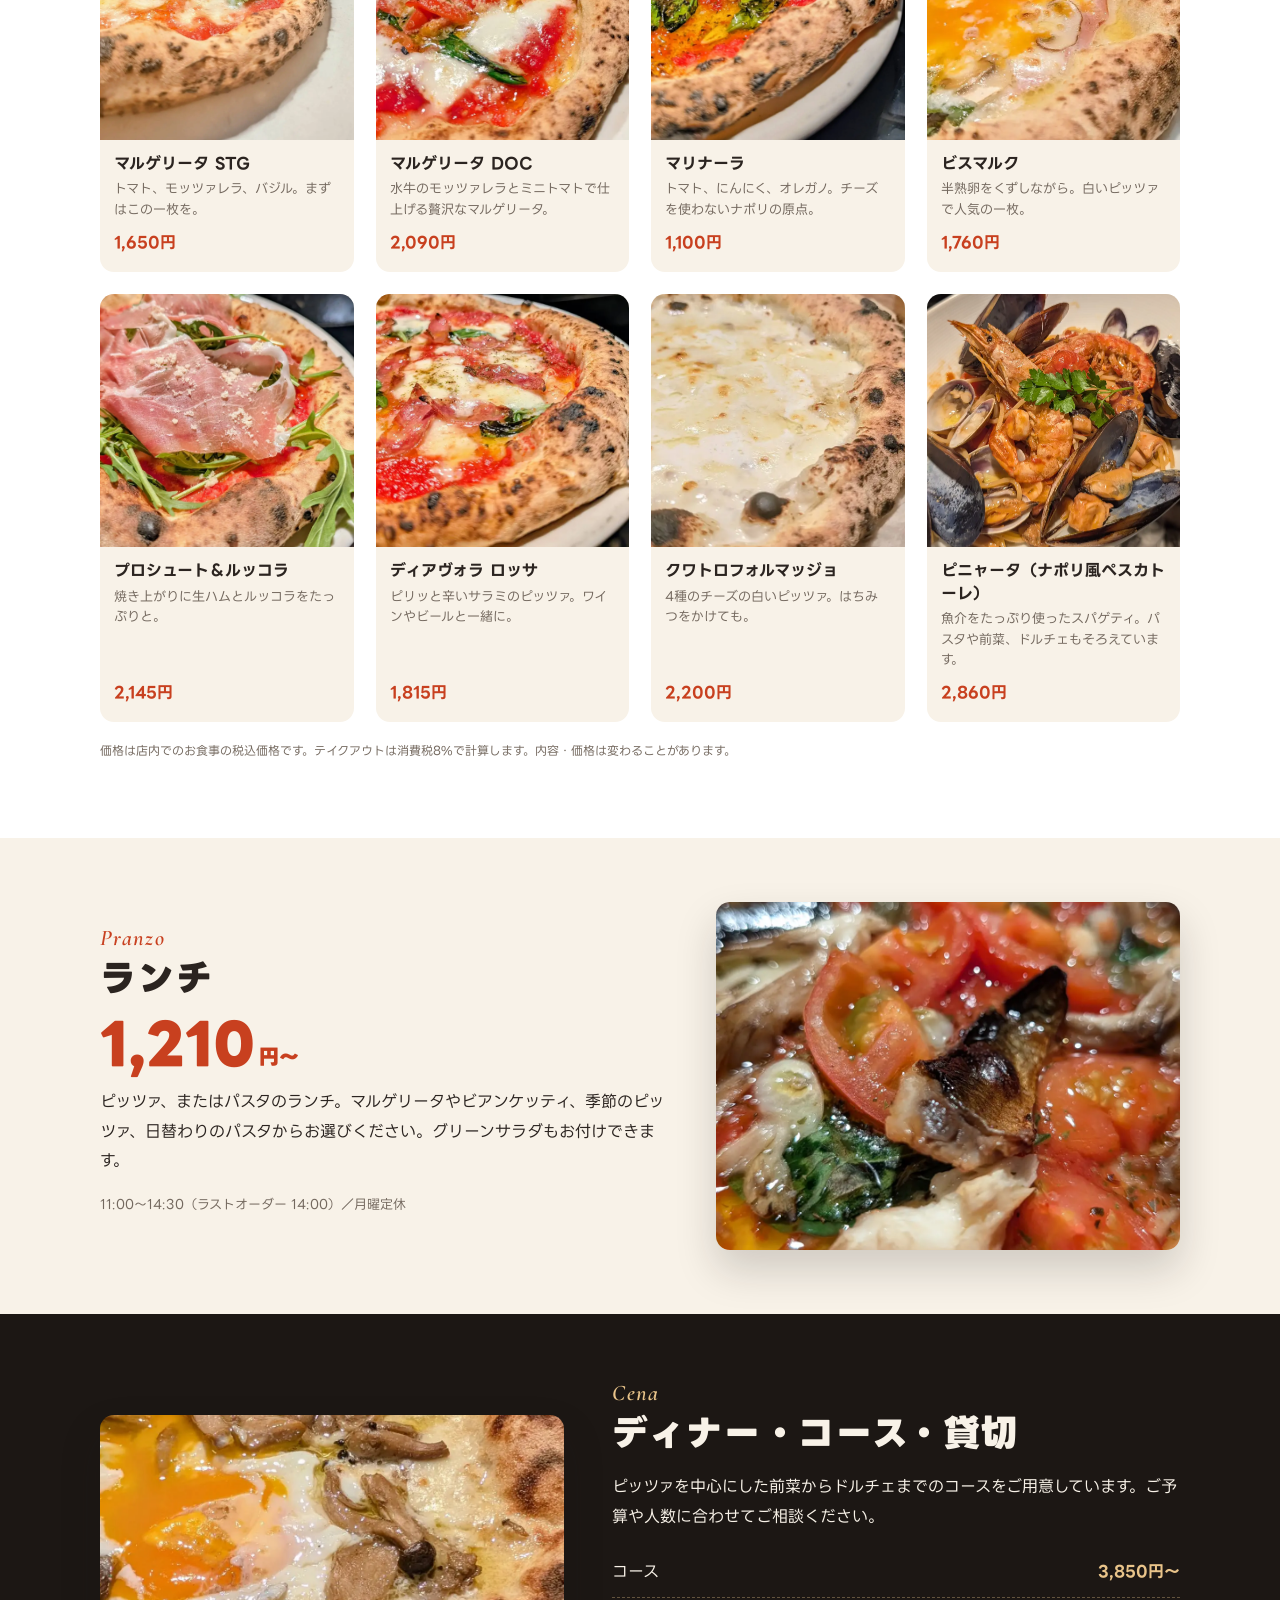
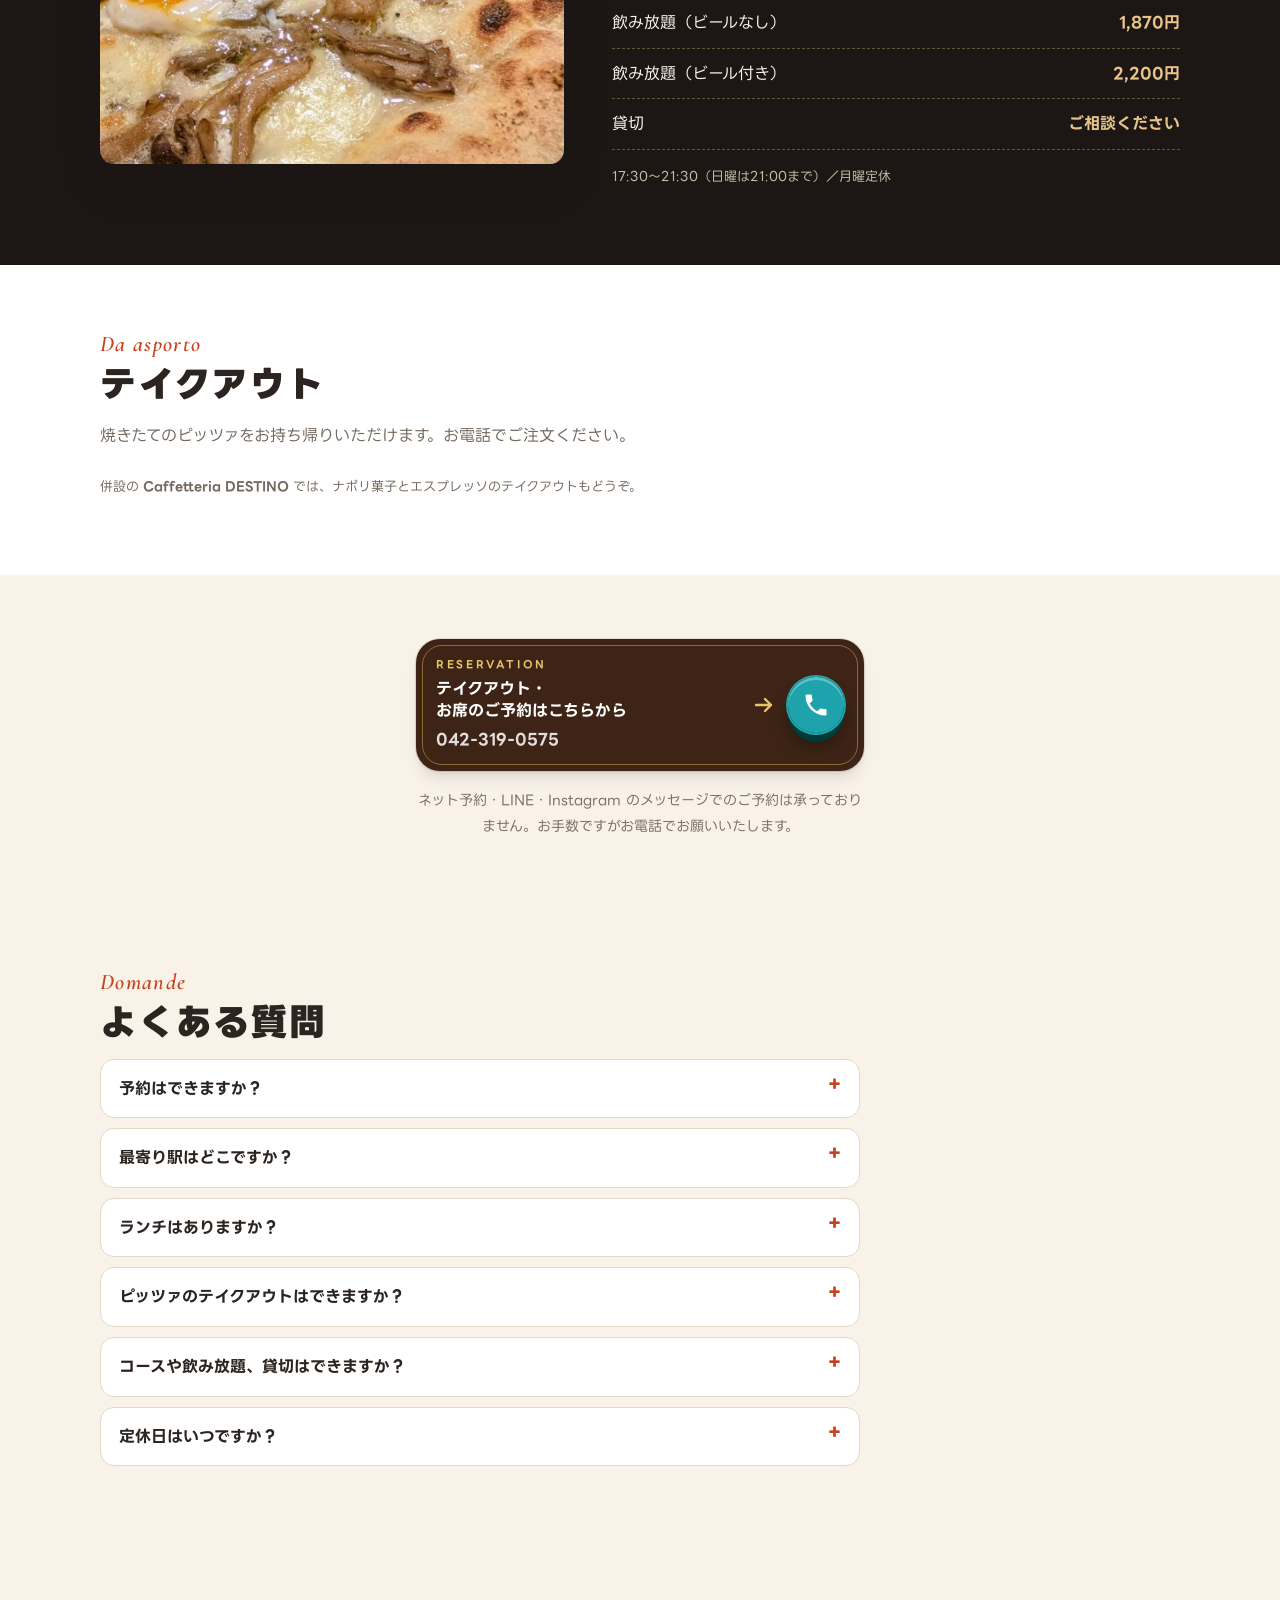
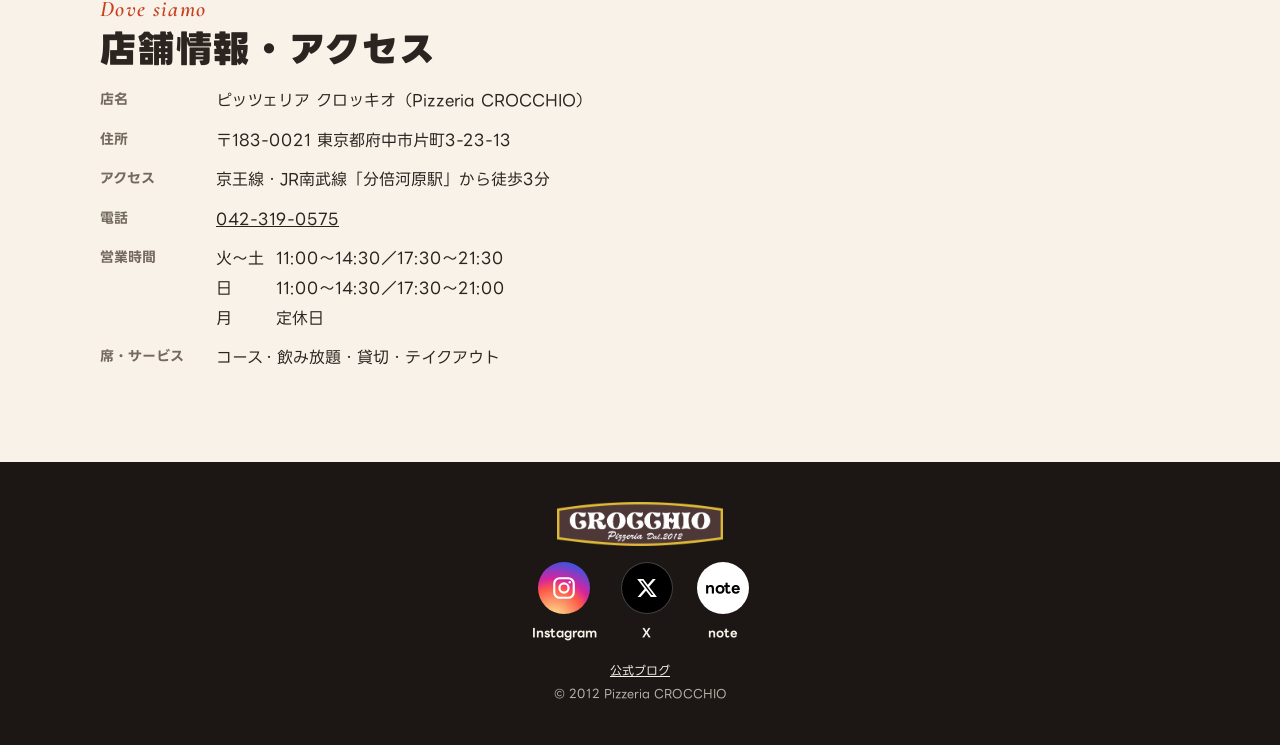
==== commit 7c1961d0: "見た目を手直し：SNSアイコン・フォント（LINE Seed JP）・予約ボタン（QRメニューと同じ）・金縁のロゴ、テイクアウトの札を削除 Co-Authored-By: Claude Opus 5." ====
--- a/index.html
+++ b/index.html
@@ -17,7 +17,7 @@
 <link rel="apple-touch-icon" href="images/apple-touch-icon.png">
 <link rel="preconnect" href="https://fonts.googleapis.com">
 <link rel="preconnect" href="https://fonts.gstatic.com" crossorigin>
-<link href="https://fonts.googleapis.com/css2?family=Shippori+Mincho:wght@500;700;800&family=Zen+Kaku+Gothic+New:wght@400;500;700&family=Cormorant+Garamond:ital,wght@1,500;1,600&display=swap" rel="stylesheet">
+<link href="https://fonts.googleapis.com/css2?family=LINE+Seed+JP:wght@400;700;800&family=Cormorant+Garamond:ital,wght@1,500;1,600&display=swap" rel="stylesheet">
 <link rel="stylesheet" href="style.css">
 <script type="application/ld+json">
 {
@@ -60,6 +60,8 @@
   "hasMenu": "https://crocchiopizzaiolo.github.io/#menu",
   "sameAs": [
     "https://www.instagram.com/pizzeria.crocchio/",
+    "https://x.com/pizzaiolokei",
+    "https://note.com/pizza_crocchio",
     "https://www.facebook.com/pizzeria.crocchio/",
     "https://ameblo.jp/pizzaiolo-kei/"
   ]
@@ -126,7 +128,7 @@
 
 <header class="site-header">
   <a href="#top" class="brand" aria-label="ピッツェリア クロッキオ トップへ">
-    <img src="images/logo.png" alt="Pizzeria CROCCHIO" width="834" height="220">
+    <img src="images/logo-2026.png" alt="Pizzeria CROCCHIO" width="1668" height="440">
   </a>
   <nav class="nav" aria-label="ページ内のご案内">
     <a href="#menu">メニュー</a>
@@ -261,11 +263,6 @@
     <div class="wrap">
       <h2 class="section-title"><span class="it">Da asporto</span>テイクアウト</h2>
       <p class="section-lead">焼きたてのピッツァをお持ち帰りいただけます。お電話でご注文ください。</p>
-      <div class="chips">
-        <span class="chip">来店時に焼き上げ／焼き置き</span>
-        <span class="chip">6カット／8カット</span>
-        <span class="chip">袋のあり・なし</span>
-      </div>
       <p class="small">併設の <strong>Caffetteria DESTINO</strong> では、ナポリ菓子とエスプレッソのテイクアウトもどうぞ。</p>
     </div>
   </section>
@@ -273,8 +270,17 @@
   <!-- ご予約 -->
   <section class="reserve">
     <div class="wrap reserve-box">
-      <h2>ご予約はお電話で</h2>
-      <a class="reserve-tel" href="tel:0423190575">042-319-0575</a>
+      <h2 class="sr-only">ご予約はお電話で</h2>
+      <!-- QR メニュー（CRM の CallToReserve）と同じ形・色（2026-11-13 オーナー依頼） -->
+      <a class="call" href="tel:0423190575" aria-label="テイクアウト・お席のご予約はお電話で（042-319-0575）">
+        <span class="call-text">
+          <span class="call-kicker">RESERVATION</span>
+          <span class="call-main">テイクアウト・<br>お席のご予約はこちらから</span>
+          <span class="call-num">042-319-0575</span>
+        </span>
+        <svg class="call-arrow" aria-hidden="true" viewBox="0 0 24 24" fill="none" stroke="currentColor" stroke-width="2.4" stroke-linecap="round" stroke-linejoin="round"><path d="M4 12h15M13 6l6 6-6 6"/></svg>
+        <span class="call-btn"><span class="call-ring" aria-hidden="true"></span><svg aria-hidden="true" viewBox="0 0 24 24" fill="currentColor"><path d="M6.6 10.8a15.1 15.1 0 0 0 6.6 6.6l2.2-2.2a1 1 0 0 1 1-.25 11.4 11.4 0 0 0 3.6.57 1 1 0 0 1 1 1V20a1 1 0 0 1-1 1A17 17 0 0 1 3 4a1 1 0 0 1 1-1h3.5a1 1 0 0 1 1 1c0 1.25.2 2.45.57 3.57a1 1 0 0 1-.25 1L6.6 10.8z"/></svg></span>
+      </a>
       <p>ネット予約・LINE・Instagram のメッセージでのご予約は承っておりません。お手数ですがお電話でお願いいたします。</p>
     </div>
   </section>
@@ -342,12 +348,13 @@
 </main>
 
 <footer class="site-footer">
-  <img src="images/logo.png" alt="Pizzeria CROCCHIO" width="834" height="220" loading="lazy">
-  <ul class="social">
-    <li><a href="https://www.instagram.com/pizzeria.crocchio/" rel="noopener">Instagram</a></li>
-    <li><a href="https://www.facebook.com/pizzeria.crocchio/" rel="noopener">Facebook</a></li>
-    <li><a href="https://ameblo.jp/pizzaiolo-kei/" rel="noopener">公式ブログ</a></li>
+  <img src="images/logo-2026.png" alt="Pizzeria CROCCHIO" width="1668" height="440" loading="lazy">
+  <ul class="sns-icons">
+    <li><a href="https://www.instagram.com/pizzeria.crocchio/" target="_blank" rel="noopener"><span class="sns-icon ig"><svg aria-hidden="true" viewBox="0 0 24 24" fill="none" stroke="currentColor" stroke-width="2"><rect x="3" y="3" width="18" height="18" rx="5"/><circle cx="12" cy="12" r="4.2"/><circle cx="17.3" cy="6.7" r="1.1" fill="currentColor" stroke="none"/></svg></span>Instagram</a></li>
+    <li><a href="https://x.com/pizzaiolokei" target="_blank" rel="noopener"><span class="sns-icon x"><svg aria-hidden="true" viewBox="0 0 24 24" fill="currentColor"><path d="M18.244 2.25h3.308l-7.227 8.26 8.502 11.24H16.17l-5.214-6.817L4.99 21.75H1.68l7.73-8.835L1.254 2.25H8.08l4.713 6.231zm-1.161 17.52h1.833L7.084 4.126H5.117z"/></svg></span>X</a></li>
+    <li><a href="https://note.com/pizza_crocchio" target="_blank" rel="noopener"><span class="sns-icon note-i">note</span>note</a></li>
   </ul>
+  <p class="blog-link"><a href="https://ameblo.jp/pizzaiolo-kei/" rel="noopener">公式ブログ</a></p>
   <p>© 2012 Pizzeria CROCCHIO</p>
 </footer>
 
--- a/style.css
+++ b/style.css
@@ -11,8 +11,8 @@
   --line: #e4d9c8;
   --basil: #4c6b3c;
   --radius: 14px;
-  --serif: "Shippori Mincho", "Yu Mincho", serif;
-  --sans: "Zen Kaku Gothic New", "Yu Gothic", "Hiragino Sans", sans-serif;
+  --serif: "LINE Seed JP", "Hiragino Sans", "Yu Gothic UI", Meiryo, sans-serif;  /* 2026-11-13 QRメニューと同じ文字に */
+  --sans: "LINE Seed JP", "Hiragino Sans", "Yu Gothic UI", Meiryo, sans-serif;
   --it: "Cormorant Garamond", serif;
 }
 * { box-sizing: border-box; }
@@ -143,3 +143,39 @@
 .faq-item summary::after { content: "+"; position: absolute; right: 0; top: 12px; color: var(--ember); font-size: 20px; line-height: 1; }
 .faq-item[open] summary::after { content: "−"; }
 .faq-item p { margin: 0 0 16px; color: var(--muted); }
+
+/* フッターの SNS（丸いアイコン。2026-11-13） */
+.sns-icons { list-style: none; padding: 0; margin: 0 0 16px; display: flex; justify-content: center; gap: 24px; }
+.sns-icons a { display: flex; flex-direction: column; align-items: center; gap: 8px; font-size: 12px; font-weight: 700; text-decoration: none; color: var(--dough); }
+.sns-icon { width: 52px; height: 52px; border-radius: 50%; display: grid; place-items: center; transition: transform .1s; }
+.sns-icons a:hover .sns-icon { transform: translateY(-2px); }
+.sns-icons a:active .sns-icon { transform: scale(.94); }
+.sns-icon svg { width: 26px; height: 26px; }
+.sns-icon.ig { color: #fff; background: radial-gradient(circle at 30% 110%, #fdf497 0%, #fd5949 45%, #d6249f 60%, #285aeb 90%); }
+.sns-icon.x { color: #fff; background: #000; box-shadow: inset 0 0 0 1px rgba(255,255,255,.25); }
+.sns-icon.x svg { width: 22px; height: 22px; }
+.sns-icon.note-i { color: #000; background: #fff; font-size: 15px; font-weight: 700; letter-spacing: -.02em; }
+.blog-link { margin: 0 0 12px; font-size: 13px; }
+.blog-link a { color: var(--dough); }
+.site-footer .blog-link { opacity: 1; }
+
+/* ご予約：QR メニューの「RESERVATION」ボタンと同じ形・色（2026-11-13） */
+.sr-only { position: absolute; width: 1px; height: 1px; overflow: hidden; clip: rect(0 0 0 0); white-space: nowrap; }
+.reserve { background: var(--dough); color: var(--ink); }
+.reserve-box { width: min(448px, 100% - 32px); }
+.reserve p { color: var(--muted); margin-top: 16px; }
+.call { position: relative; display: flex; align-items: center; gap: 12px; background: #3d2416; color: #fff; border-radius: 24px; padding: 16px 20px; text-align: left; text-decoration: none; box-shadow: 0 10px 15px -3px rgb(0 0 0 / .1), 0 4px 6px -4px rgb(0 0 0 / .1), 0 0 0 1px rgb(0 0 0 / .1); transition: transform .1s; }
+.call:active { transform: scale(.98); }
+.call::before { content: ""; position: absolute; inset: 6px; border: 1px solid rgba(217, 181, 74, .5); border-radius: 20px; pointer-events: none; }
+.call-text { flex: 1; min-width: 0; }
+.call-kicker { display: block; font-size: 10.5px; font-weight: 700; letter-spacing: .25em; color: #e6c66a; }
+.call-main { display: block; font-size: 16px; font-weight: 700; line-height: 1.4; margin-top: 2px; }
+.call-num { display: block; font-size: 16px; font-weight: 700; opacity: .85; margin-top: 4px; font-variant-numeric: tabular-nums; }
+.call-arrow { width: 24px; height: 24px; flex: none; color: #e6c66a; animation: call-nudge 1.6s ease-in-out infinite; }
+.call-btn { position: relative; flex: none; width: 56px; height: 56px; border-radius: 50%; background: #1ea3ad; color: #fff; display: grid; place-items: center; box-shadow: 0 9px 0 #003b38, 0 14px 18px rgb(0 0 0 / .3), inset 0 3px 0 rgb(255 255 255 / .3); transition: transform .07s ease-out, box-shadow .07s ease-out; }
+.call:active .call-btn { transform: translateY(8px); box-shadow: 0 1px 0 #003b38, 0 2px 4px rgb(0 0 0 / .3), inset 0 3px 0 rgb(255 255 255 / .2); }
+.call-btn svg { width: 28px; height: 28px; }
+.call-ring { position: absolute; inset: 0; border-radius: 50%; box-shadow: 0 0 0 2px #1ea3ad; animation: call-ring 1.8s ease-out infinite; }
+@keyframes call-nudge { 0%, 60%, 100% { transform: none; } 30% { transform: translateX(4px); } }
+@keyframes call-ring { from { transform: scale(1); opacity: .7; } to { transform: scale(1.5); opacity: 0; } }
+@media (prefers-reduced-motion: reduce) { .call-arrow, .call-ring { animation: none; } }
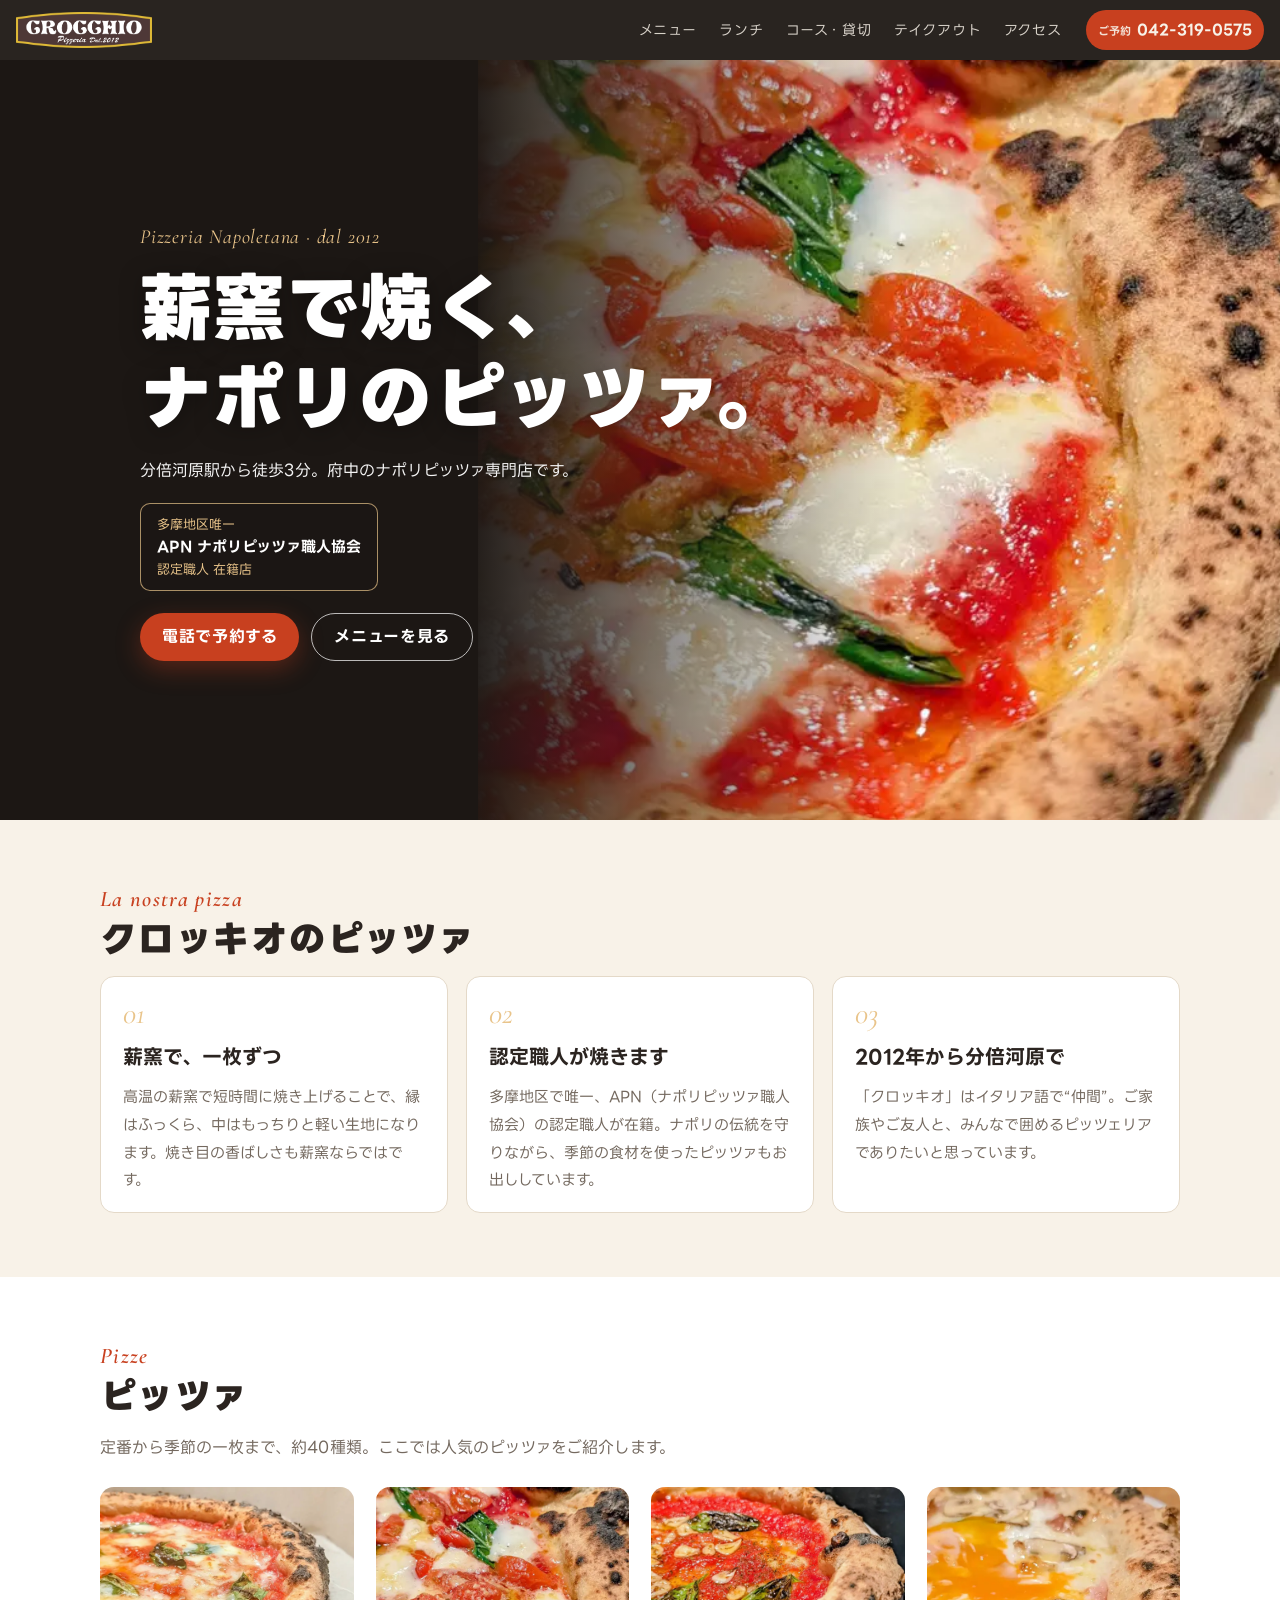
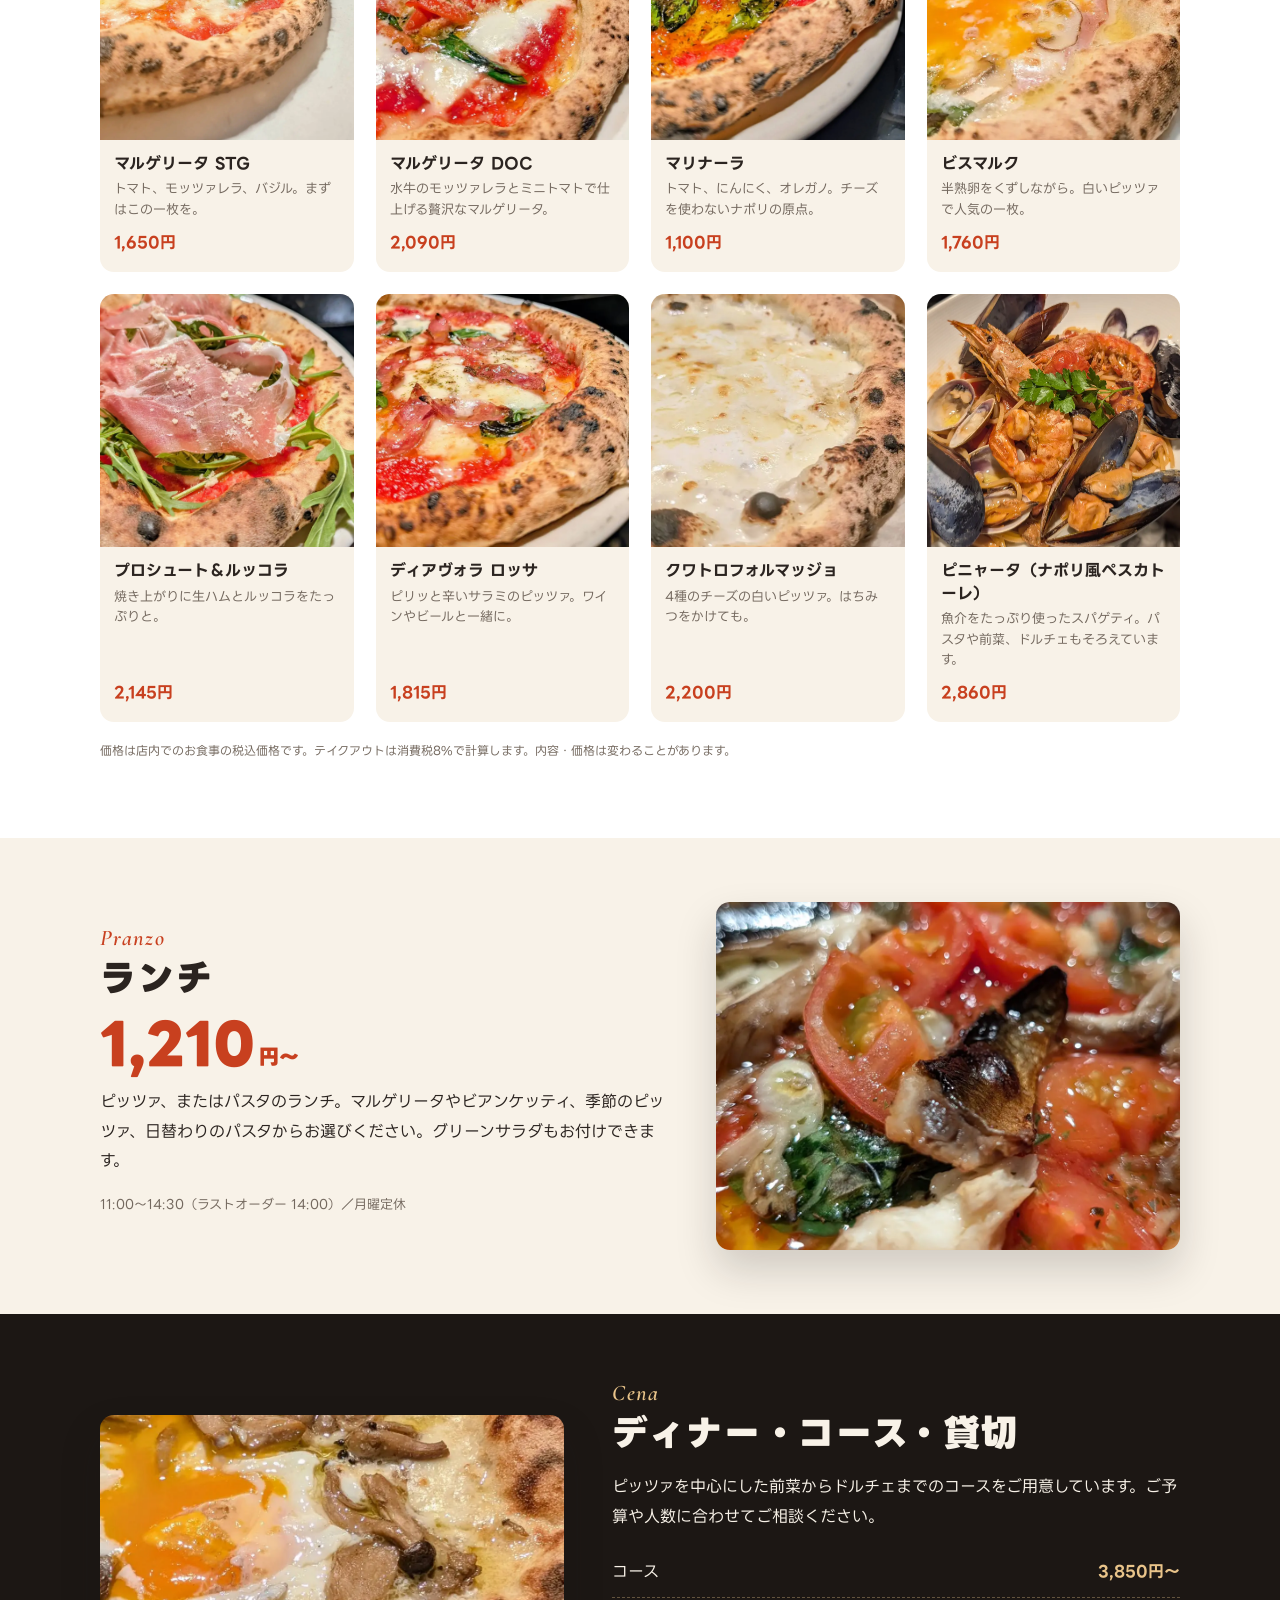
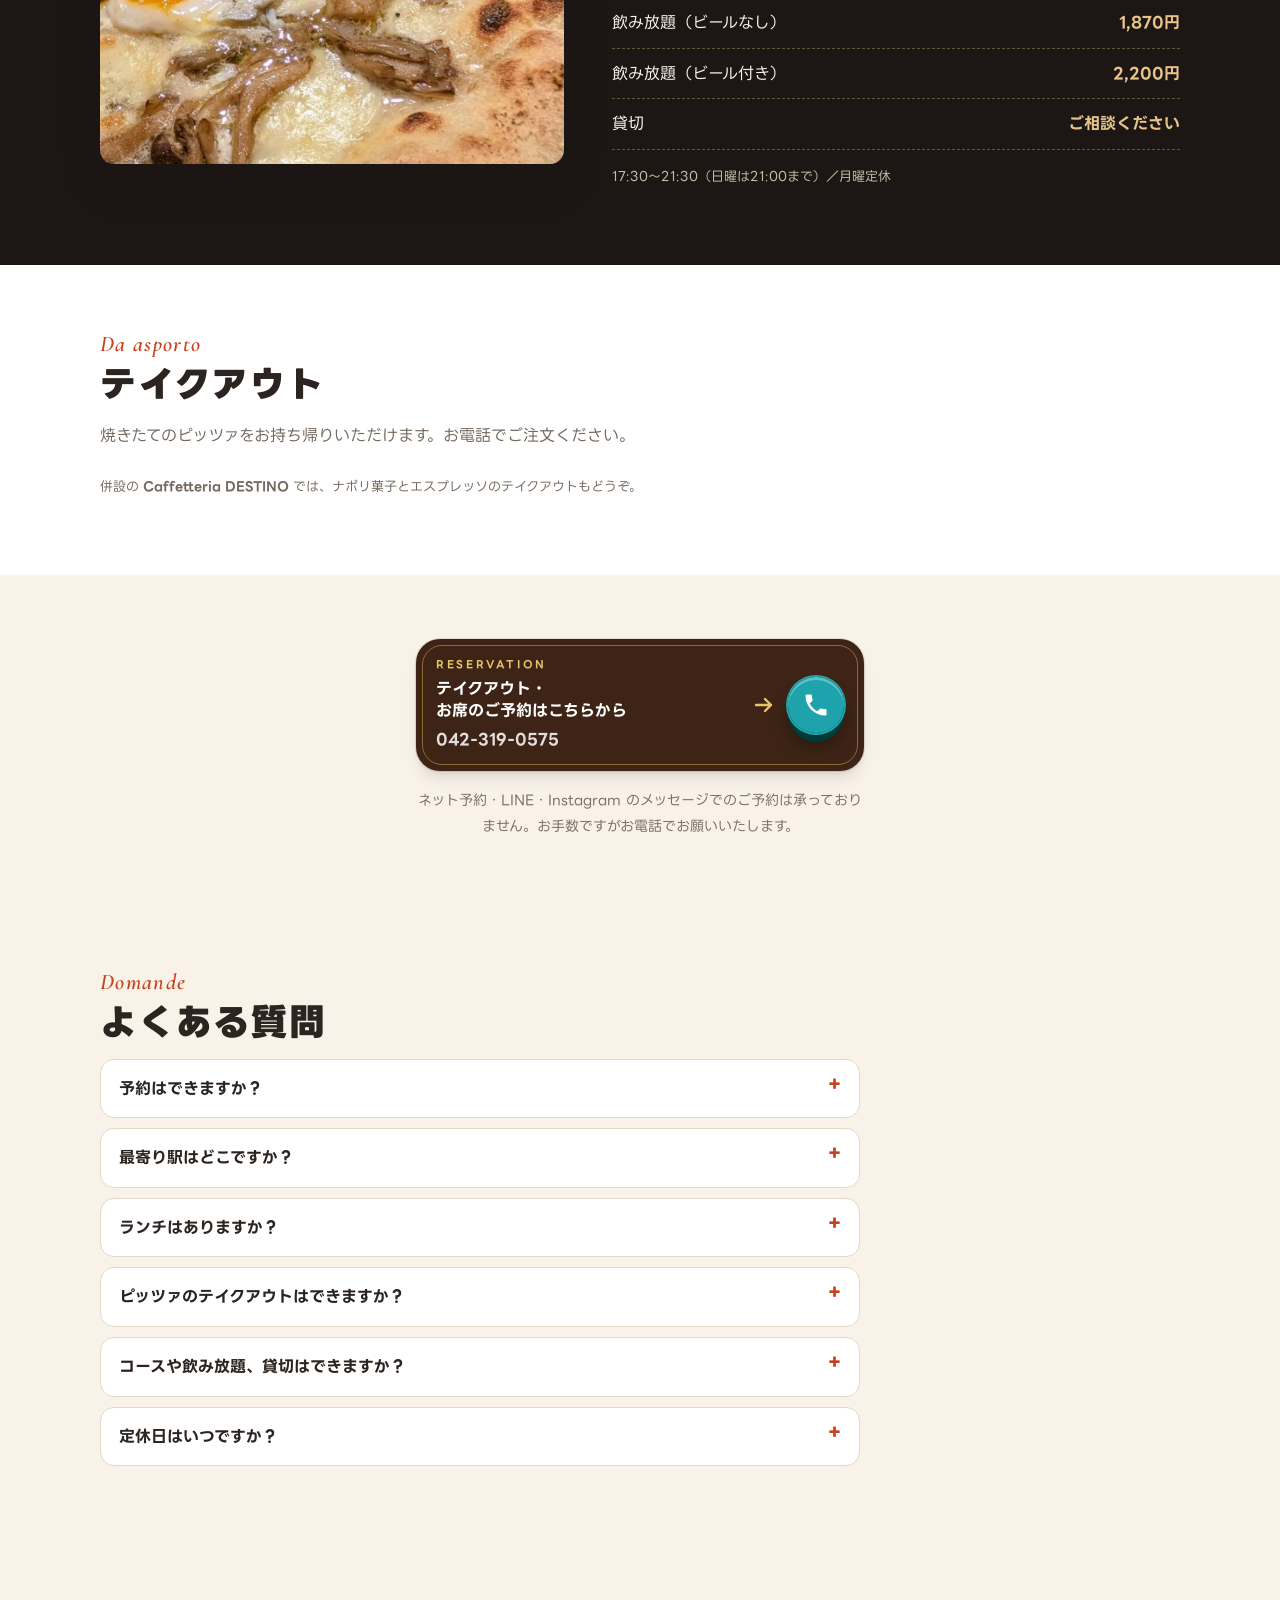
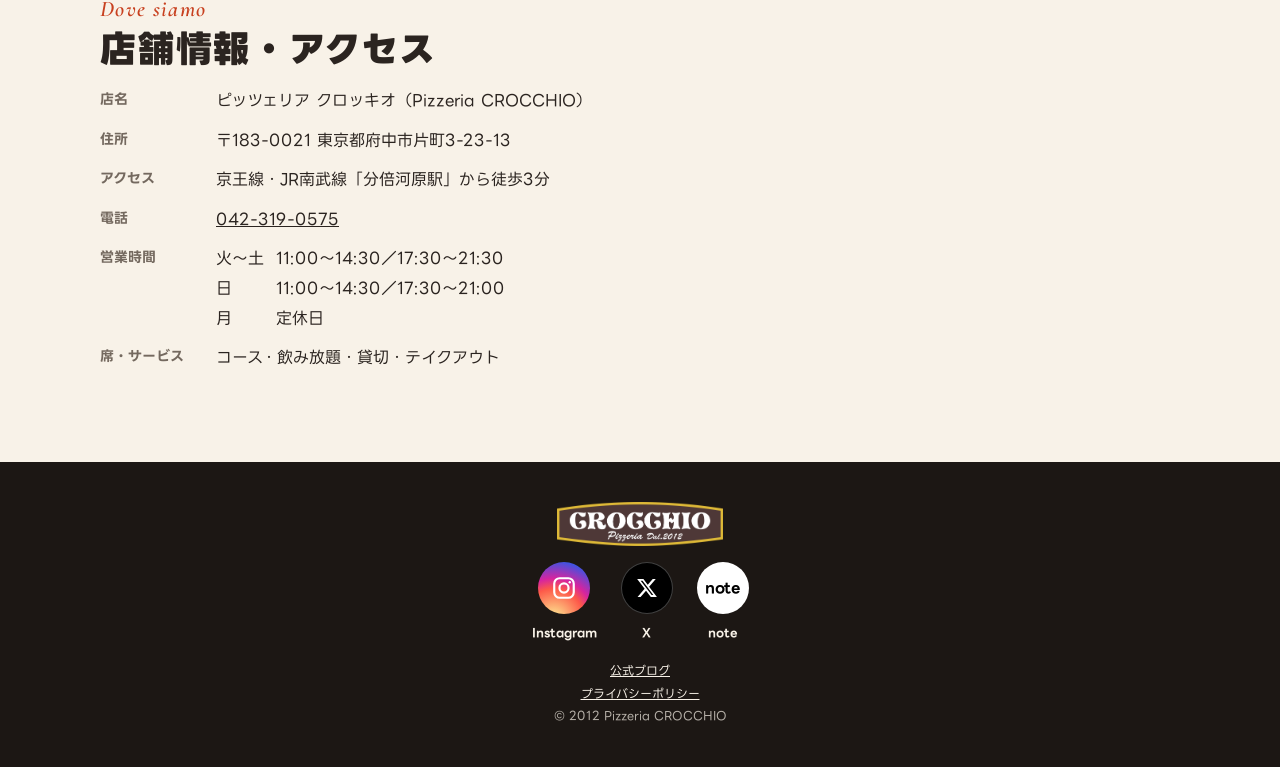
==== commit 1a87def4: "プライバシーポリシーのページを追加し、フッターにリンクを置く Co-Authored-By: Claude Opus 5.5 <noreply@anthropic.com>" ====
--- a/index.html
+++ b/index.html
@@ -355,6 +355,7 @@
     <li><a href="https://note.com/pizza_crocchio" target="_blank" rel="noopener"><span class="sns-icon note-i">note</span>note</a></li>
   </ul>
   <p class="blog-link"><a href="https://ameblo.jp/pizzaiolo-kei/" rel="noopener">公式ブログ</a></p>
+  <p class="blog-link privacy-link"><a href="privacy.html">プライバシーポリシー</a></p>
   <p>© 2012 Pizzeria CROCCHIO</p>
 </footer>
 
--- a/style.css
+++ b/style.css
@@ -179,3 +179,12 @@
 @keyframes call-nudge { 0%, 60%, 100% { transform: none; } 30% { transform: translateX(4px); } }
 @keyframes call-ring { from { transform: scale(1); opacity: .7; } to { transform: scale(1.5); opacity: 0; } }
 @media (prefers-reduced-motion: reduce) { .call-arrow, .call-ring { animation: none; } }
+
+/* プライバシーポリシー（2026-11-13） */
+.legal { width: min(760px, 100% - 32px); padding: 48px 0 64px; }
+.legal h2 { font-size: 18px; font-weight: 800; margin: 32px 0 8px; }
+.legal p, .legal li { font-size: 15px; }
+.legal ul { padding-left: 1.3em; margin: 0; }
+.legal a { color: inherit; }
+.legal-date { margin-top: 32px; color: var(--muted); font-size: 13px; }
+.privacy-link a { color: var(--dough); }
